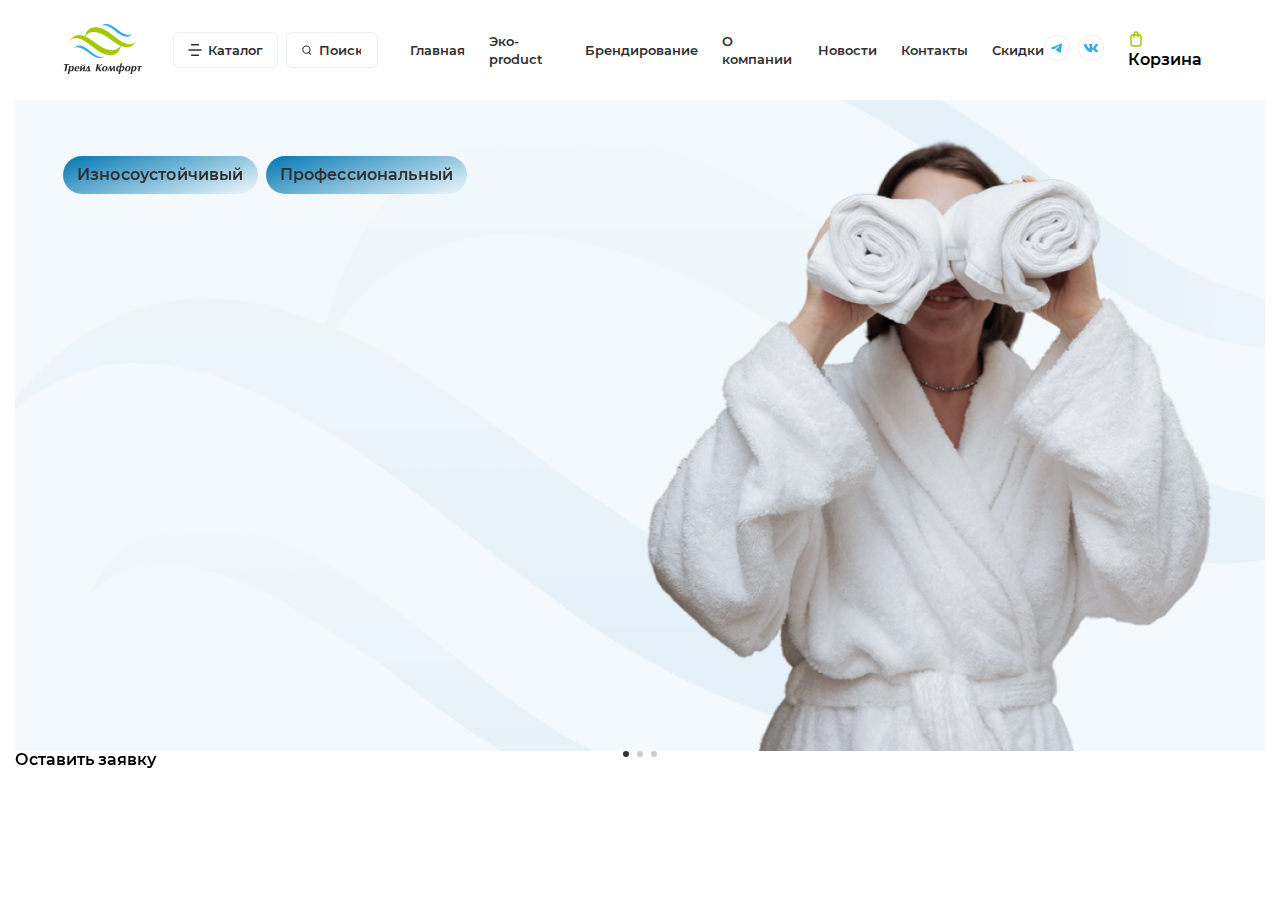
==== index.html @ 017298aa "fourth-commit" ====
<!DOCTYPE html>
<html lang="en">
<head>
    <meta charset="UTF-8">
    <meta name="viewport" content="width=device-width, initial-scale=1.0">
    <link rel="stylesheet" href="css/normalize.css">
    <link rel="stylesheet" href="https://cdn.jsdelivr.net/npm/swiper@11/swiper-bundle.min.css"/>
    <link rel="stylesheet" href="css/style.css">
    <title>Trade-comfort</title>
    <link rel="icon" href="favicon.ico" type="image/x-icon">
</head>
<body class="page__body">
    <div class="container">
        <header class="header">
            <div class="header-left">
                <div class="logo">
                    <img src="img/main-logo.svg" alt="">
                </div>
                <button class="catalog-btn btn-reset">
                    <svg width="16" height="14" viewBox="0 0 16 14" fill="none" xmlns="http://www.w3.org/2000/svg">
                        <path d="M1 7H15" stroke="#303030" stroke-width="1.5" stroke-linecap="round" />
                        <path d="M4 1H12" stroke="#303030" stroke-width="1.5" stroke-linecap="round" />
                        <path d="M4 13H12" stroke="#303030" stroke-width="1.5" stroke-linecap="round" />
                    </svg>
                    <span>Каталог</span>
                </button>
                <div class="search-form">
                    <svg width="17" height="16" viewBox="0 0 17 16" fill="none" xmlns="http://www.w3.org/2000/svg">
                        <circle cx="7.5" cy="7.5" r="5" stroke="#303030" stroke-width="1.5" />
                        <path d="M12.9697 14.5303C13.2626 14.8232 13.7374 14.8232 14.0303 14.5303C14.3232 14.2374 14.3232 13.7626 14.0303 13.4697L12.9697 14.5303ZM9.96967 11.5303L12.9697 14.5303L14.0303 13.4697L11.0303 10.4697L9.96967 11.5303Z" fill="#303030" />
                    </svg>
                    <input type="text" id="search-query" placeholder="Поиск" />
                </div>
                <div class="header__nav">
                    <nav class="nav">
                        <div class="nav-item">
                            <a href="">Главная</a>
                        </div>
                        <div class="nav-item">
                            <a href="">Эко-product</a>
                        </div>
                        <div class="nav-item">
                            <a href="">Брендирование</a>
                        </div>
                        <div class="nav-item">
                            <a href="">О компании</a>
                        </div>
                        <div class="nav-item">
                            <a href="">Новости</a>
                        </div>
                        <div class="nav-item">
                            <a href="">Контакты</a>
                        </div>
                        <div class="nav-item">
                            <a href="">Скидки</a>
                        </div>
                    </nav>
                </div>
            </div>
            <div class="header-right">
                <div class="social-networks">
                    <a href="">
                        <svg width="26" height="26" viewBox="0 0 26 26" fill="none" xmlns="http://www.w3.org/2000/svg">
                            <rect x="0.5" y="0.5" width="25" height="25" rx="11.4216" stroke="#EAEFF2" />
                            <path d="M7.67684 12.5749C7.67684 12.5749 12.5596 10.5183 14.253 9.79419C14.9021 9.50455 17.1036 8.57764 17.1036 8.57764C17.1036 8.57764 18.1197 8.17214 18.035 9.15695C18.0067 9.56248 17.781 10.9818 17.5552 12.5169C17.2165 14.6894 16.8496 17.0645 16.8496 17.0645C16.8496 17.0645 16.7931 17.7307 16.3133 17.8466C15.8335 17.9624 15.0432 17.4411 14.9022 17.3252C14.7892 17.2383 12.7854 15.9349 12.0515 15.2976C11.854 15.1238 11.6282 14.7763 12.0797 14.3707C13.0958 13.4149 14.3094 12.2273 15.0432 11.4742C15.3819 11.1266 15.7206 10.3156 14.3094 11.3004C12.3056 12.7197 10.3299 14.0521 10.3299 14.0521C10.3299 14.0521 9.87829 14.3417 9.03159 14.0811C8.18484 13.8204 7.19701 13.4728 7.19701 13.4728C7.19701 13.4728 6.51968 13.0383 7.67684 12.5749Z" fill="#37ABE4" />
                        </svg>
                    </a>
                    <a href="">
                        <svg width="26" height="26" viewBox="0 0 26 26" fill="none" xmlns="http://www.w3.org/2000/svg">
                            <rect x="0.5" y="0.5" width="25" height="25" rx="11.4218" stroke="#EAEFF2" />
                            <path fill-rule="evenodd" clip-rule="evenodd" d="M20.0026 9.54442C20.104 9.22715 20.0026 8.99402 19.5199 8.99402H17.9237C17.5178 8.99402 17.3307 9.19541 17.2293 9.41749C17.2293 9.41749 16.4175 11.2735 15.2676 12.4791C14.8956 12.8281 14.7265 12.9391 14.5236 12.9391C14.4221 12.9391 14.2752 12.8281 14.2752 12.5108V9.54442C14.2752 9.1637 14.1575 8.99402 13.8192 8.99402H11.3109C11.0573 8.99402 10.9048 9.17073 10.9048 9.33819C10.9048 9.69911 11.4797 9.78234 11.539 10.7976V13.0026C11.539 13.486 11.4459 13.5737 11.243 13.5737C10.7018 13.5737 9.38557 11.7094 8.60491 9.57614C8.45192 9.16151 8.29847 8.99402 7.89053 8.99402H6.29434C5.83829 8.99402 5.74707 9.19541 5.74707 9.41749C5.74707 9.81408 6.28821 11.7811 8.26672 14.3827C9.58572 16.1593 11.4441 17.1224 13.1351 17.1224C14.1498 17.1224 14.2753 16.9085 14.2753 16.54V15.1972C14.2753 14.7694 14.3714 14.6841 14.6927 14.6841C14.9294 14.6841 15.3353 14.7951 16.2823 15.6517C17.3645 16.6669 17.543 17.1224 18.1517 17.1224H19.7479C20.204 17.1224 20.432 16.9085 20.3004 16.4863C20.1565 16.0656 19.6398 15.4552 18.9541 14.7316C18.5821 14.3192 18.0241 13.8751 17.8549 13.6529C17.6182 13.3674 17.6858 13.2405 17.8549 12.9867C17.8549 12.9867 19.7997 10.4169 20.0026 9.54442Z" fill="#37ABE4" />
                        </svg>
                    </a>
                </div>
                <div class="basket">
                    <a href="">
                        <svg width="16" height="16" viewBox="0 0 16 16" fill="none" xmlns="http://www.w3.org/2000/svg">
                            <rect x="3" y="4" width="10" height="11" rx="2" stroke="#A2CA00" stroke-width="1.5" stroke-linecap="round" />
                            <path d="M10 6V3C10 1.89543 9.10457 1 8 1V1C6.89543 1 6 1.89543 6 3V6" stroke="#A2CA00" stroke-width="1.5" stroke-linecap="round" />
                        </svg>
                        <span>Корзина</span></a>
                </div>
            </div>
        </header>
        <section class="banners">
            <div class="swiper swiper-banners">
                <div class="swiper-wrapper">
                    <div class="swiper-slide">
                        <img src="img/banner-1.png" alt="">
                        <div class="product-attributes">
                            <div class="attribute">Износоустойчивый</div>
                            <div class="attribute">Профессиональный</div>
                        </div>
                        <button class="feedback-btn btn-reset">Оставить заявку</button>
                    </div>
                    <div class="swiper-slide">
                        <img src="img/banner-2.png" alt="">
                        <button class="feedback-btn btn-reset">Оставить заявку</button>
                    </div>
                    <div class="swiper-slide">
                        <img src="img/banner-3.png" alt="">
                        <div class="product-attributes">
                            <div class="attribute">Многогранный</div>
                            <div class="attribute">Ягодный</div>
                            <div class="attribute">Изысканный</div>
                        </div>
                        <button class="feedback-btn btn-reset">Оставить заявку</button>
                    </div>
                </div> 
                <div class="swiper-pagination"></div>   
            </div>
        </section>
    </div>
    <script src="https://cdn.jsdelivr.net/npm/swiper@11/swiper-bundle.min.js"></script>
    <script src="script.js"></script>
</body>
</html>
---- css/style.css ----
html {
    box-sizing: border-box;
}

  *,
  *::before,
  *::after {
    box-sizing: inherit;
}

a {
    color: inherit;
    text-decoration: none;
}

img {
    display: block;
    max-width: 100%;
    height: auto;
}

input:focus, 
textarea:focus {
    outline: transparent;
}

@font-face {
    font-family: 'Montserrat-Bold';
    src: url("/fonts/Montserrat-Bold.woff2") format('woff2');
    font-display: swap;
    font-weight: 700;
    font-style: normal;
}

@font-face {
    font-family: 'Montserrat-SemiBold';
    src: url("/fonts/Montserrat-SemiBold.woff2") format('woff2');
    font-display: swap;
    font-weight: 600;
    font-style: normal;
}

@font-face {
    font-family: 'Montserrat-Medium';
    src: url("/fonts/Montserrat-Medium.woff2") format('woff2');
    font-display: swap;
    font-weight: 500;
    font-style: normal;
}

@font-face {
    font-family: 'Manrope-Bold';
    src: url("/fonts/Manrope-Bold.woff2") format('woff2');
    font-display: swap;
    font-weight: 700;
    font-style: normal;
}

@font-face {
    font-family: 'Manrope-Semibold';
    src: url("/fonts/Manrope-Semibold.woff2") format('woff2');
    font-display: swap;
    font-weight: 600;
    font-style: normal;
}

@font-face {
    font-family: 'Manrope-Medium';
    src: url("/fonts/Manrope-Medium.woff2") format('woff2');
    font-display: swap;
    font-weight: 500;
    font-style: normal;
}

.page__body {
    margin: 0;
    min-width: 360px;
    font-family: var(--font-family);
    background-color: var(--bg);
}

:root {
    --font-family: "Montserrat-SemiBold", sans-serif;
    --second-family: "Montserrat-Bold'", sans-serif;
    --third-family: "Montserrat-Medium'", sans-serif;
    --fourth-family: "Manrope-Bold", sans-serif;
    --fifth-family: "Manrope-Semibold", sans-serif;
    --six-family: "Manrope-Medium", sans-serif;

    --container-width: 1440px; 
    --container-offset: 15px;
}

.list-reset{
    margin: 0;
    padding: 0;
    list-style: none;
}

.btn-reset{
    border: none;
    padding: 0;
    background: transparent;
    cursor: pointer;
}

.container{
    margin: 0 auto;
    padding: 0 var(--container-offset);
    max-width: calc(var(--container-width) + (var(--container-offset) * 2));
}

.header{
    display: flex;
    justify-content: space-between;
    padding: 24px 48px;
}

.header .header-left{
    display: flex;
    align-items: center;
}

.header-left .logo{
    width: 83px;
    height: 52px;
}

.header-left .catalog-btn{
    display: flex;
    gap: 6px;
    align-items: center;
    border: 1px solid #eaeff2;
    border-radius: 6px;
    padding: 14px;
    width: 105px;
    height: 36px;
    font-family: var(--font-family);
    font-weight: 600;
    font-size: 13px;
    color: #303030;
    margin-left: 29.9px;
}

.header-left .search-form{
    display: flex;
    gap: 4px;
    align-items: center;
    border: 1px solid #eaeff2;
    border-radius: 6px;
    padding: 14px;
    width: 94px;
    height: 36px;
    margin-left: 8.5px;
}

.search-form input{
    border: none;
    width: 100%;
    line-height: 100%;
    font-family: var(--font-family);
    font-size: 13px;
    color: #303030;
}

.search-form input::placeholder{
    font-family: var(--font-family);
    font-size: 13px;
    color: #303030;
}

.header-left .header__nav{
    margin-left: 32.5px;
}

.header__nav .nav{
    display: flex;
    align-items: center;
    gap: 24px;
}

.header__nav .nav .nav-item a{
    font-family: var(--font-family);
    font-size: 13px;
    color: #303030;
}

.header .header-right{
    display: flex;
    align-items: center;
    gap: 24px;
}

.header-right .social-networks{
    display: flex;
    gap: 8px;
}

.swiper-banners .swiper-pagination-bullet{
    width: var(--swiper-pagination-bullet-width, var(--swiper-pagination-bullet-size, 6px));
    height: var(--swiper-pagination-bullet-height, var(--swiper-pagination-bullet-size, 6px));
}

.swiper-banners .swiper-pagination-bullet-active{
    opacity:unset;
    background: #303030;
}

.swiper-banners .product-attributes{
    position: absolute;
    top: 56px;
    left: 48px;
    display: flex;
    gap: 8px;
}

.product-attributes .attribute{
    border-radius: 53px;
    padding: 10px 14px;
    background: linear-gradient(162deg, rgba(0,119,178,1) 0%, rgba(0,119,178,0) 100%);
    font-family: var(--font-family);    
    font-size: 16px;
    letter-spacing: 0.01em;
    color: #303030; 
}
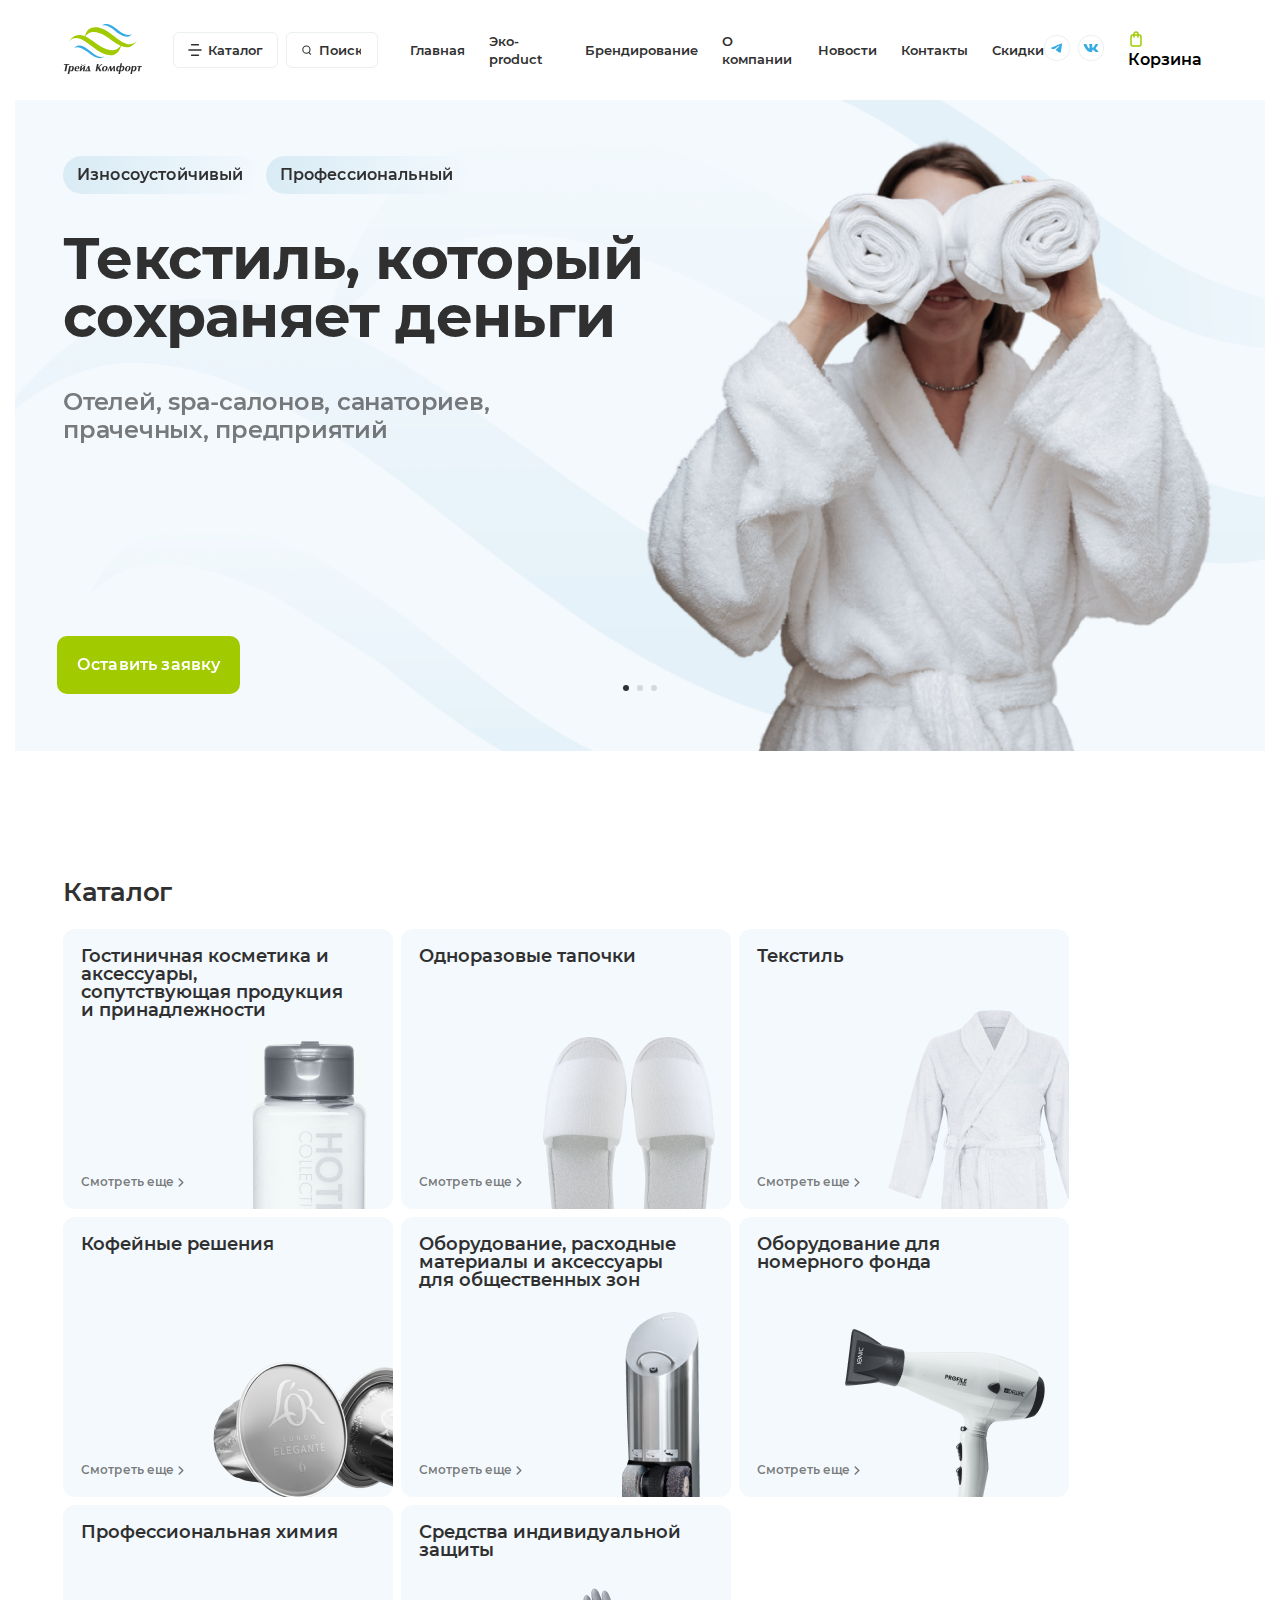
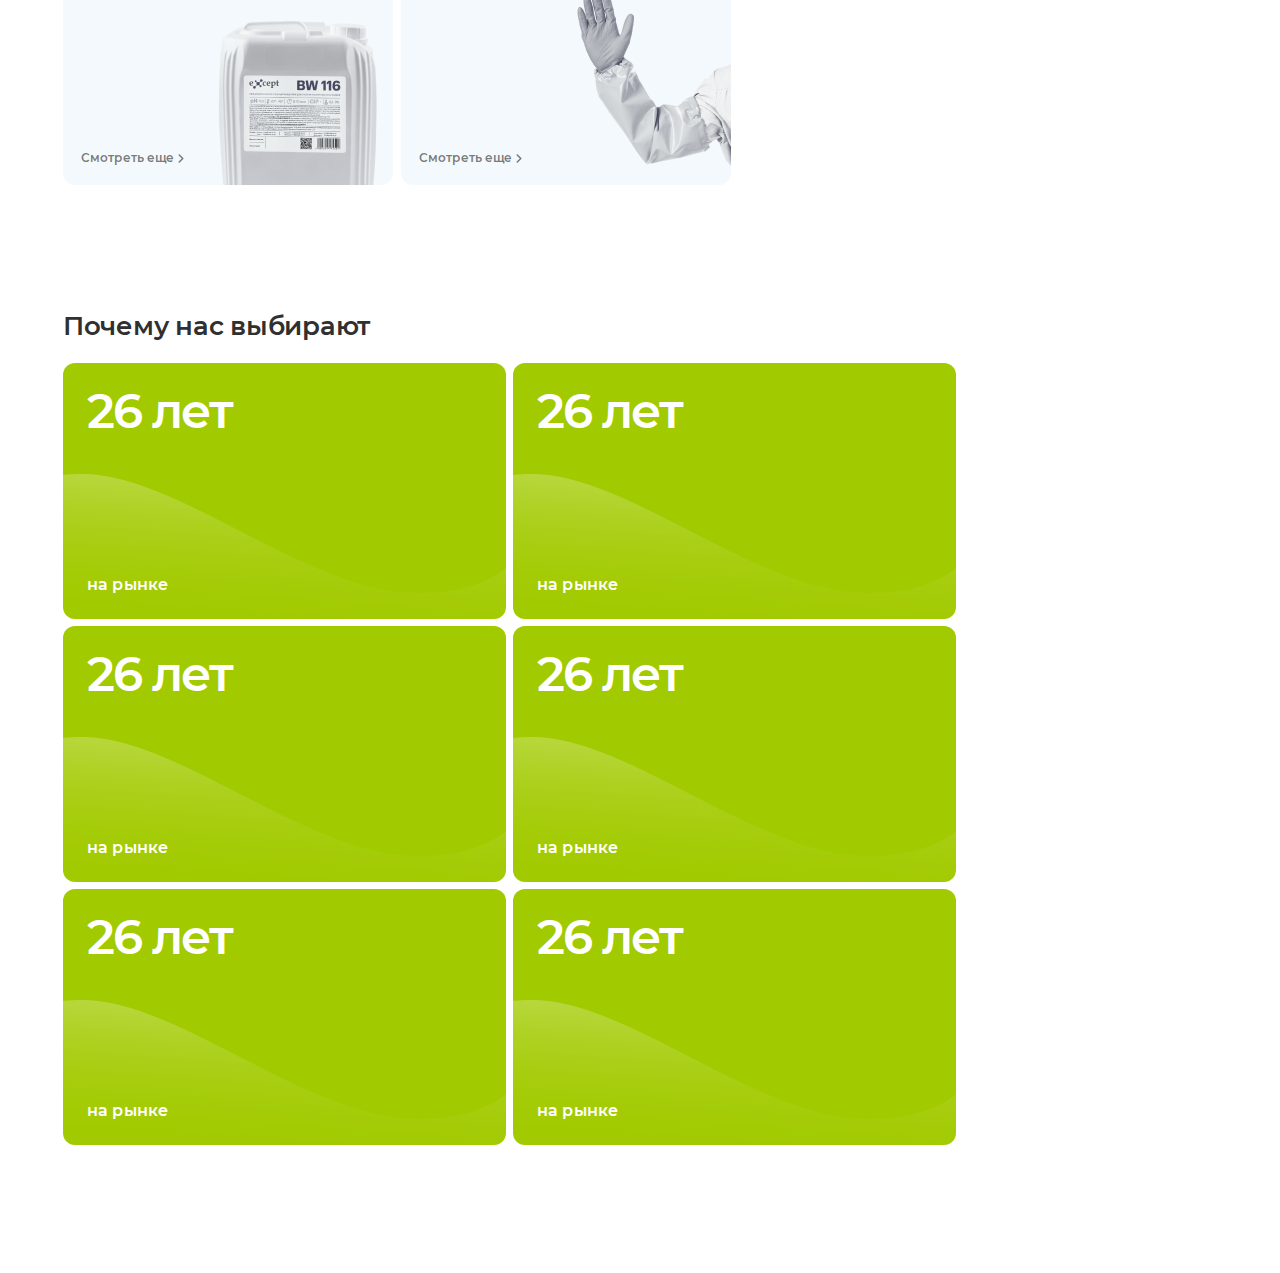
==== commit d10fe5ca: "fifth-commit" ====
--- a/index.html
+++ b/index.html
@@ -91,27 +91,187 @@
                             <div class="attribute">Износоустойчивый</div>
                             <div class="attribute">Профессиональный</div>
                         </div>
+                        <div class="banner-title__wrapper">
+                            <div class="banner-title">
+                                Текстиль, который сохраняет деньги
+                            </div>
+                            <div class="banner-subtitle">
+                                Отелей, spa-салонов, санаториев, прачечных, предприятий
+                            </div>
+                        </div>
                         <button class="feedback-btn btn-reset">Оставить заявку</button>
                     </div>
-                    <div class="swiper-slide">
+                    <div class="swiper-slide light">
                         <img src="img/banner-2.png" alt="">
+                        <div class="banner-title__wrapper">
+                            <div class="banner-title">
+                                Экологичная упаковка из переработанного пластика
+                            </div>
+                            <div class="banner-subtitle">
+                                Гостиничная косметика
+                            </div>
+                        </div>
                         <button class="feedback-btn btn-reset">Оставить заявку</button>
                     </div>
-                    <div class="swiper-slide">
+                    <div class="swiper-slide light">
                         <img src="img/banner-3.png" alt="">
                         <div class="product-attributes">
                             <div class="attribute">Многогранный</div>
                             <div class="attribute">Ягодный</div>
                             <div class="attribute">Изысканный</div>
                         </div>
+                        <div class="banner-title__wrapper">
+                            <div class="banner-title">
+                                Классика, которой безусловно доверяют
+                            </div>
+                        </div>
                         <button class="feedback-btn btn-reset">Оставить заявку</button>
                     </div>
                 </div> 
                 <div class="swiper-pagination"></div>   
+            </div>
+        </section>
+        <section class="main-catalog">
+            <div class="main-catalog__title">Каталог</div>
+            <div class="product-items">
+                <div class="product-item">
+                    <div class="product-title">
+                        Гостиничная косметика и аксессуары, сопутствующая продукция и принадлежности
+                    </div>
+                    <img class="bg-img" src="img/cosmetics.png" alt="">
+                    <a class="see-more" href="">Смотреть еще <svg width="6" height="9" viewBox="0 0 6 9" fill="none" xmlns="http://www.w3.org/2000/svg">
+                        <path d="M1.24219 1L4.77772 4.53553L1.24219 8.07107" stroke="#303030" stroke-opacity="0.64" stroke-width="1.5" stroke-linecap="round" stroke-linejoin="round" />
+                      </svg></a>
+                </div>
+                <div class="product-item">
+                    <div class="product-title">
+                        Одноразовые тапочки
+                    </div>
+                    <img class="bg-img" src="img/slippers.png" alt="">
+                    <a class="see-more" href="">Смотреть еще <svg width="6" height="9" viewBox="0 0 6 9" fill="none" xmlns="http://www.w3.org/2000/svg">
+                        <path d="M1.24219 1L4.77772 4.53553L1.24219 8.07107" stroke="#303030" stroke-opacity="0.64" stroke-width="1.5" stroke-linecap="round" stroke-linejoin="round" />
+                      </svg></a>
+                </div>
+                <div class="product-item">
+                    <div class="product-title">
+                        Текстиль
+                    </div>
+                    <img class="bg-img" src="img/textile.png" alt="">
+                    <a class="see-more" href="">Смотреть еще <svg width="6" height="9" viewBox="0 0 6 9" fill="none" xmlns="http://www.w3.org/2000/svg">
+                        <path d="M1.24219 1L4.77772 4.53553L1.24219 8.07107" stroke="#303030" stroke-opacity="0.64" stroke-width="1.5" stroke-linecap="round" stroke-linejoin="round" />
+                      </svg></a>
+                </div>
+                <div class="product-item">
+                    <div class="product-title">
+                        Кофейные решения
+                    </div>
+                    <img class="bg-img" src="img/coffee.png" alt="">
+                    <a class="see-more" href="">Смотреть еще <svg width="6" height="9" viewBox="0 0 6 9" fill="none" xmlns="http://www.w3.org/2000/svg">
+                        <path d="M1.24219 1L4.77772 4.53553L1.24219 8.07107" stroke="#303030" stroke-opacity="0.64" stroke-width="1.5" stroke-linecap="round" stroke-linejoin="round" />
+                      </svg></a>
+                </div>
+                <div class="product-item">
+                    <div class="product-title">
+                        Оборудование, расходные материалы и аксессуары для общественных зон
+                    </div>
+                    <img class="bg-img" src="img/equipment.png" alt="">
+                    <a class="see-more" href="">Смотреть еще <svg width="6" height="9" viewBox="0 0 6 9" fill="none" xmlns="http://www.w3.org/2000/svg">
+                        <path d="M1.24219 1L4.77772 4.53553L1.24219 8.07107" stroke="#303030" stroke-opacity="0.64" stroke-width="1.5" stroke-linecap="round" stroke-linejoin="round" />
+                      </svg></a>
+                </div>
+                <div class="product-item">
+                    <div class="product-title">
+                        Оборудование для номерного фонда
+                    </div>
+                    <img class="bg-img" src="img/equipment-rooms.png" alt="">
+                    <a class="see-more" href="">Смотреть еще <svg width="6" height="9" viewBox="0 0 6 9" fill="none" xmlns="http://www.w3.org/2000/svg">
+                        <path d="M1.24219 1L4.77772 4.53553L1.24219 8.07107" stroke="#303030" stroke-opacity="0.64" stroke-width="1.5" stroke-linecap="round" stroke-linejoin="round" />
+                      </svg></a>
+                </div>
+                <div class="product-item">
+                    <div class="product-title">
+                        Профессиональная химия
+                    </div>
+                    <img class="bg-img" src="img/chemistry.png" alt="">
+                    <a class="see-more" href="">Смотреть еще <svg width="6" height="9" viewBox="0 0 6 9" fill="none" xmlns="http://www.w3.org/2000/svg">
+                        <path d="M1.24219 1L4.77772 4.53553L1.24219 8.07107" stroke="#303030" stroke-opacity="0.64" stroke-width="1.5" stroke-linecap="round" stroke-linejoin="round" />
+                      </svg></a>
+                </div>
+                <div class="product-item">
+                    <div class="product-title">
+                        Средства индивидуальной защиты
+                    </div>
+                    <img class="bg-img" src="img/protective-equipment.png" alt="">
+                    <a class="see-more" href="">Смотреть еще <svg width="6" height="9" viewBox="0 0 6 9" fill="none" xmlns="http://www.w3.org/2000/svg">
+                        <path d="M1.24219 1L4.77772 4.53553L1.24219 8.07107" stroke="#303030" stroke-opacity="0.64" stroke-width="1.5" stroke-linecap="round" stroke-linejoin="round" />
+                      </svg></a>
+                </div>
+            </div>
+        </section>
+        <section class="why-choose">
+            <div class="why-choose__title">
+                Почему нас выбирают
+            </div>
+            <div class="advantages-items">
+                <div class="advantages-item">
+                    <img class="bg-advantages" src="img/bg-advantages.png" alt="">
+                    <div class="advantages-item__title">
+                        26 лет
+                    </div>
+                    <div class="advantages-item__subtitle">
+                        на рынке
+                    </div>
+                </div>
+                <div class="advantages-item">
+                    <img class="bg-advantages" src="img/bg-advantages.png" alt="">
+                    <div class="advantages-item__title">
+                        26 лет
+                    </div>
+                    <div class="advantages-item__subtitle">
+                        на рынке
+                    </div>
+                </div>
+                <div class="advantages-item">
+                    <img class="bg-advantages" src="img/bg-advantages.png" alt="">
+                    <div class="advantages-item__title">
+                        26 лет
+                    </div>
+                    <div class="advantages-item__subtitle">
+                        на рынке
+                    </div>
+                </div>
+                <div class="advantages-item">
+                    <img class="bg-advantages" src="img/bg-advantages.png" alt="">
+                    <div class="advantages-item__title">
+                        26 лет
+                    </div>
+                    <div class="advantages-item__subtitle">
+                        на рынке
+                    </div>
+                </div>
+                <div class="advantages-item">
+                    <img class="bg-advantages" src="img/bg-advantages.png" alt="">
+                    <div class="advantages-item__title">
+                        26 лет
+                    </div>
+                    <div class="advantages-item__subtitle">
+                        на рынке
+                    </div>
+                </div>
+                <div class="advantages-item">
+                    <img class="bg-advantages" src="img/bg-advantages.png" alt="">
+                    <div class="advantages-item__title">
+                        26 лет
+                    </div>
+                    <div class="advantages-item__subtitle">
+                        на рынке
+                    </div>
+                </div>
             </div>
         </section>
     </div>
     <script src="https://cdn.jsdelivr.net/npm/swiper@11/swiper-bundle.min.js"></script>
-    <script src="script.js"></script>
+    <script src="/js/jquery.min.js"></script>
+    <script src="/js/script.js"></script>
 </body>
 </html>--- a/css/style.css
+++ b/css/style.css
@@ -80,12 +80,12 @@
 }
 
 :root {
-    --font-family: "Montserrat-SemiBold", sans-serif;
-    --second-family: "Montserrat-Bold'", sans-serif;
-    --third-family: "Montserrat-Medium'", sans-serif;
-    --fourth-family: "Manrope-Bold", sans-serif;
-    --fifth-family: "Manrope-Semibold", sans-serif;
-    --six-family: "Manrope-Medium", sans-serif;
+    --font-family: "Montserrat-SemiBold";
+    --second-family: "Montserrat-Bold";
+    --third-family: "Montserrat-Medium";
+    --fourth-family: "Manrope-Bold";
+    --fifth-family: "Manrope-Semibold";
+    --six-family: "Manrope-Medium";
 
     --container-width: 1440px; 
     --container-offset: 15px;
@@ -201,9 +201,24 @@
     height: var(--swiper-pagination-bullet-height, var(--swiper-pagination-bullet-size, 6px));
 }
 
+.swiper-banners .swiper-pagination-bullet{
+    background: #303030;
+    opacity: 0.16;
+}
+
+.swiper-banners.light .swiper-pagination-bullet{
+    background: #ffffff;
+    opacity: 0.16;
+}
+
 .swiper-banners .swiper-pagination-bullet-active{
     opacity:unset;
     background: #303030;
+}
+
+.swiper-banners.light .swiper-pagination-bullet-active{
+    opacity:unset;
+    background: #ffffff;
 }
 
 .swiper-banners .product-attributes{
@@ -217,9 +232,190 @@
 .product-attributes .attribute{
     border-radius: 53px;
     padding: 10px 14px;
-    background: linear-gradient(162deg, rgba(0,119,178,1) 0%, rgba(0,119,178,0) 100%);
+    background: linear-gradient(105deg, rgb(0 119 178 / 11%) 0%, rgb(0 119 178 / 0%) 100%);
     font-family: var(--font-family);    
     font-size: 16px;
     letter-spacing: 0.01em;
     color: #303030; 
-}+}
+
+.swiper-banners.light .product-attributes .attribute{
+    background: linear-gradient(115deg, rgb(255 255 255 / 38%) 0%, rgb(255 255 255 / 0%) 100%);
+    font-family: var(--fifth-family);    
+    color: #ffffff; 
+}
+
+.swiper-banners .banner-title__wrapper{
+    position: absolute;
+    top: 130px;
+    left: 48px;
+}
+
+.banner-title__wrapper .banner-title{
+    font-family: var(--second-family);
+    font-weight: 700;
+    font-size: 58px;
+    line-height: 100%;
+    letter-spacing: -0.01em;
+    color: #303030;
+    max-width: 711px;
+}
+
+.swiper-banners.light .banner-title__wrapper .banner-title{
+    color: #ffffff;
+}
+
+.banner-title__wrapper .banner-subtitle{
+    font-family: var(--font-family);
+    font-weight: 600;
+    font-size: 24px;
+    letter-spacing: -0.01em;
+    color: rgba(48, 48, 48, 0.64);
+    margin-top: 42px;
+    max-width: 442px;
+}
+
+.swiper-banners.light .banner-title__wrapper .banner-subtitle{
+    color: rgba(255, 255, 255, 0.64);
+    font-family: var(--fifth-family);
+}
+
+.swiper-banners .feedback-btn{
+    position: absolute;
+    bottom: 57px;
+    left: 42px;
+    border-radius: 10px;
+    padding: 20px;
+    background: #a2ca00;
+    font-family: var(--font-family);
+    font-weight: 600;
+    font-size: 16px;
+    letter-spacing: 0.01em;
+    color: #ffffff;
+}
+
+.swiper-banners.light .feedback-btn{
+    background: #ffffff;
+    color: #303030;
+}
+
+.swiper-banners .swiper-pagination-bullets{
+    bottom: var(--swiper-pagination-bottom, 56px);
+}
+
+.main-catalog{
+    margin:128px 48px;
+}
+
+.main-catalog .main-catalog__title{
+    font-family: var(--font-family);
+    font-weight: 600;
+    font-size: 26px;
+    line-height: 100%;
+    letter-spacing: -0.01em;
+    color: #303030;
+}
+
+.main-catalog .product-items{
+   display: flex;
+   gap: 8px;
+   flex-wrap: wrap;
+   margin-top: 24px;
+}
+
+.product-items .product-item{
+    position: relative;
+    display: flex;
+    flex-direction: column;
+    justify-content: space-between;
+    border-radius: 12px;
+    background: #f3f9fd;
+    max-width: 330px;
+    width: 100%;
+    min-height: 280px;
+    padding: 18px 18px 20px;
+ }
+
+ .product-item .product-title{
+    font-family: var(--font-family);
+    font-weight: 600;
+    font-size: 18px;
+    line-height: 100%;
+    color: #303030;
+    max-width: 262px;
+ }
+
+ .product-item .see-more{
+    display: flex;
+    gap: 4px;
+    align-items: center;
+    font-family: var(--font-family);
+    font-weight: 600;
+    font-size: 12px;
+    letter-spacing: 0.01em;
+    color: rgba(48, 48, 48, 0.64);
+ }
+
+ .product-item .bg-img{
+    position: absolute;
+    bottom: 0;
+    right: 0;
+ }
+
+ .why-choose{
+    margin:128px 48px;
+}
+
+ .why-choose .why-choose__title{
+    font-family: var(--font-family);
+    font-weight: 600;
+    font-size: 26px;
+    line-height: 100%;
+    letter-spacing: -0.01em;
+    color: #303030;
+ }
+
+ .why-choose .advantages-items{
+    display: flex;
+    gap: 7px;
+    flex-wrap: wrap;
+    margin-top: 24px;
+ }
+
+ .why-choose .advantages-item{
+    position: relative;
+    overflow: hidden;
+    border-radius: 12px;
+    max-width: 443px;
+    width: 100%;
+    min-height: 256px;
+ }
+
+ .advantages-item .bg-advantages{
+    width: 100%;
+    height: 100%;
+    object-fit: cover;
+ }
+
+ .advantages-item .advantages-item__title{
+   position: absolute;
+   top: 24px;
+   left: 24px;
+   max-width: 350px;
+   font-size: 48px;
+   line-height: 100%;
+   letter-spacing: -0.04em;
+   color: #ffffff;
+ }
+
+ .advantages-item .advantages-item__subtitle{
+    position: absolute;
+    bottom: 25px;
+    left: 24px;
+    max-width: 350px;
+    font-size: 16px;
+    letter-spacing: 0.01em;
+    color: #ffffff
+  }
+
+
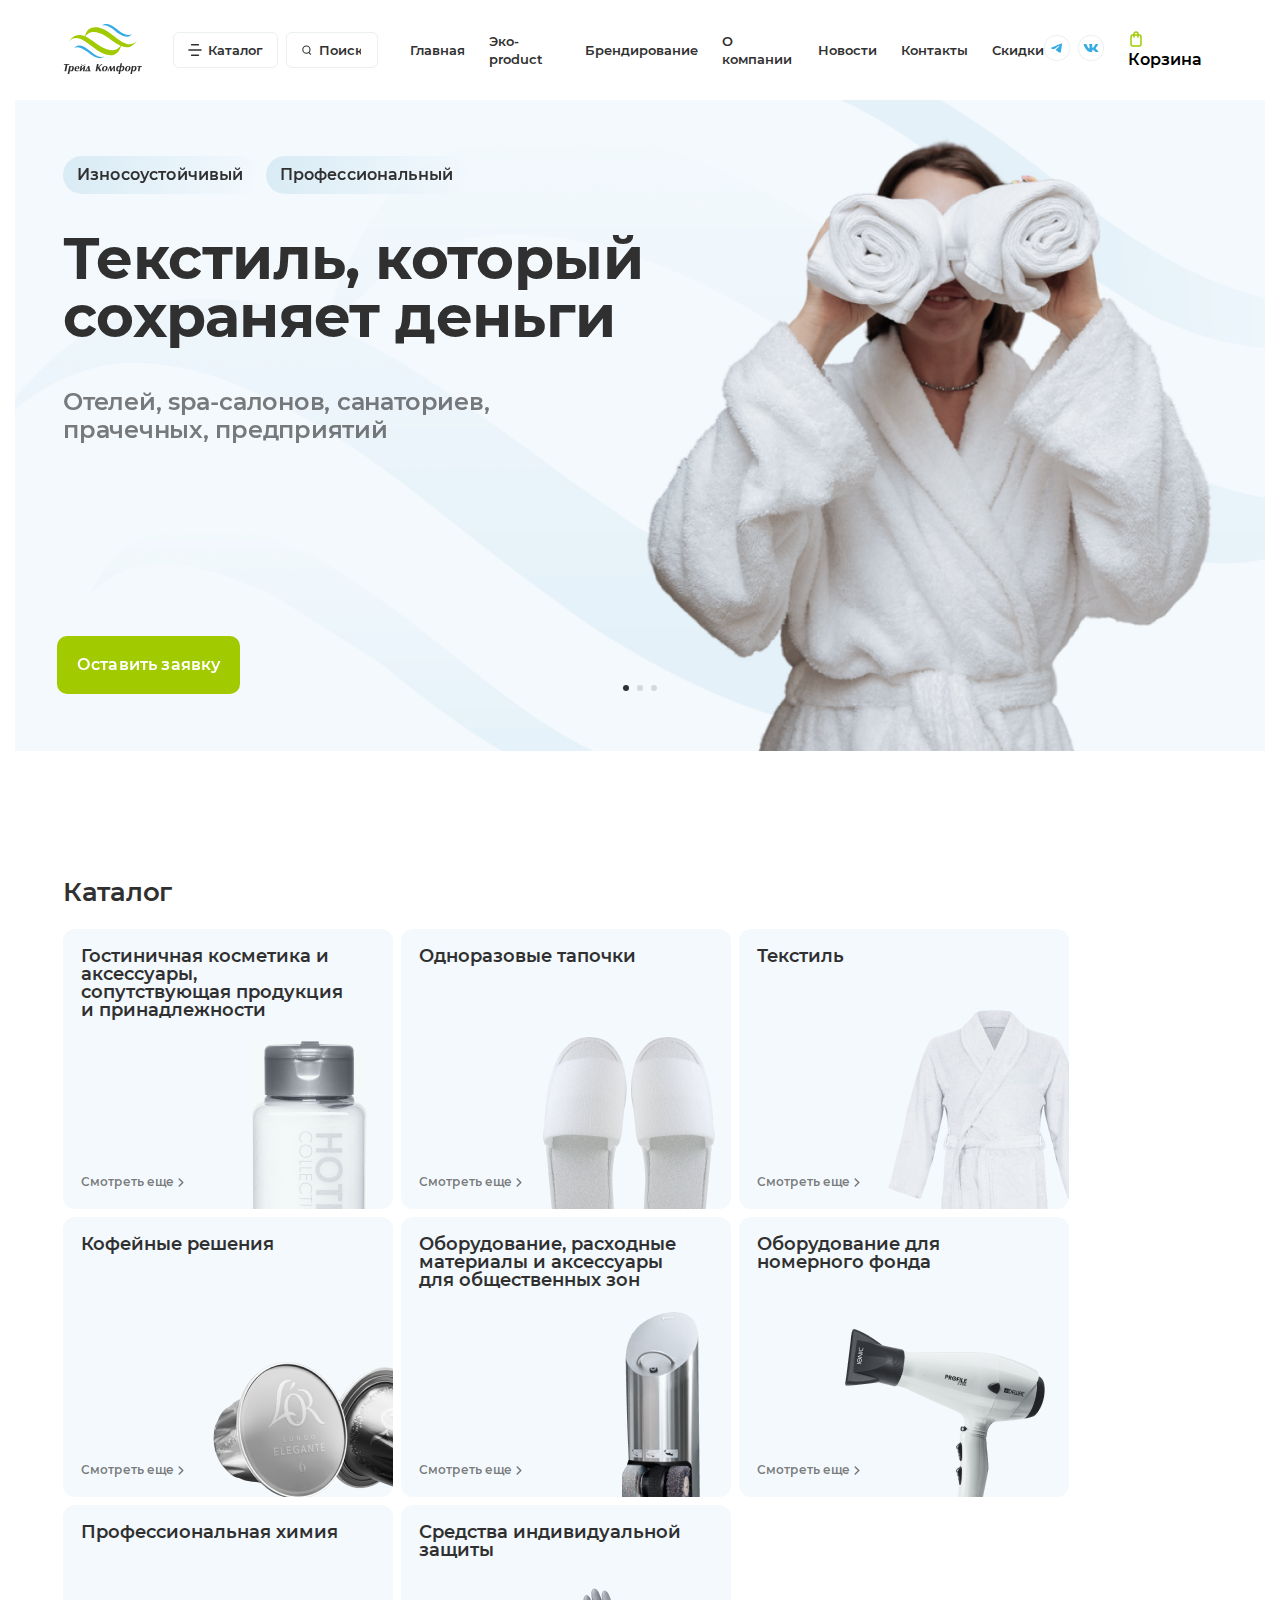
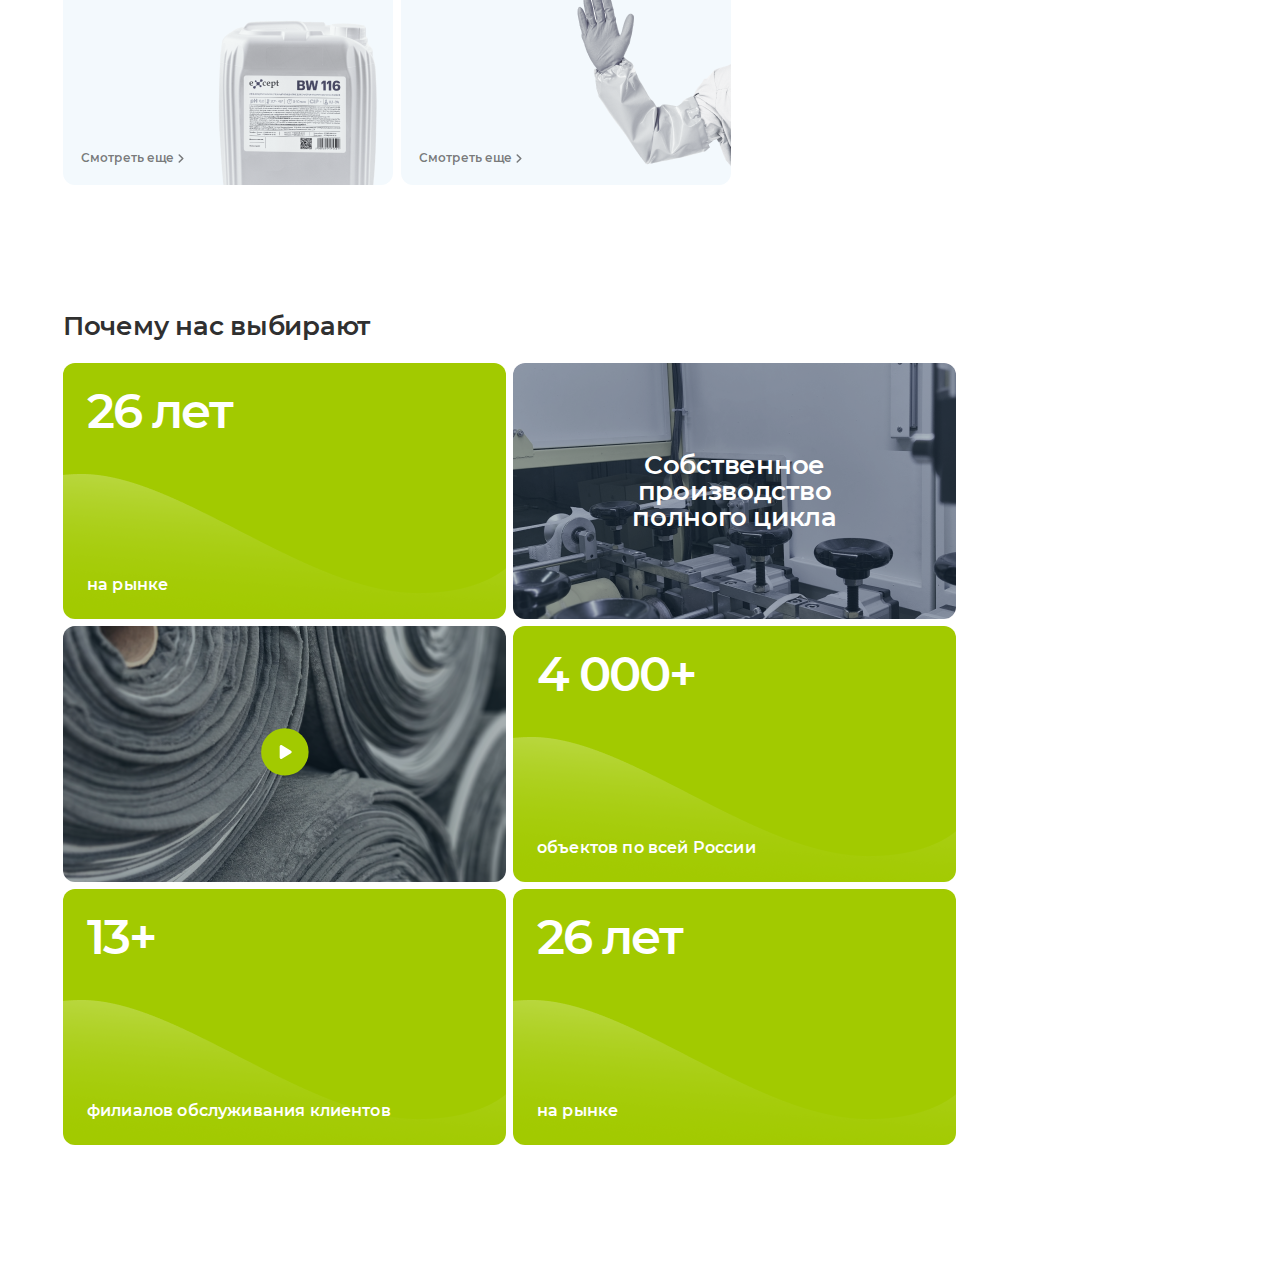
==== commit 2858e2ea: "six-commit" ====
--- a/index.html
+++ b/index.html
@@ -223,39 +223,38 @@
                     </div>
                 </div>
                 <div class="advantages-item">
-                    <img class="bg-advantages" src="img/bg-advantages.png" alt="">
-                    <div class="advantages-item__title">
-                        26 лет
-                    </div>
-                    <div class="advantages-item__subtitle">
-                        на рынке
-                    </div>
-                </div>
-                <div class="advantages-item">
-                    <img class="bg-advantages" src="img/bg-advantages.png" alt="">
-                    <div class="advantages-item__title">
-                        26 лет
-                    </div>
-                    <div class="advantages-item__subtitle">
-                        на рынке
-                    </div>
-                </div>
-                <div class="advantages-item">
-                    <img class="bg-advantages" src="img/bg-advantages.png" alt="">
-                    <div class="advantages-item__title">
-                        26 лет
-                    </div>
-                    <div class="advantages-item__subtitle">
-                        на рынке
-                    </div>
-                </div>
-                <div class="advantages-item">
-                    <img class="bg-advantages" src="img/bg-advantages.png" alt="">
-                    <div class="advantages-item__title">
-                        26 лет
-                    </div>
-                    <div class="advantages-item__subtitle">
-                        на рынке
+                    <div class="overlay"></div>
+                    <img class="bg-advantages" src="img/own-production.png" alt="">
+                    <div class="advantage-text">
+                        Cобственное производство полного цикла
+                    </div>
+                </div>
+                <div class="advantages-item">
+                    <video class="video" poster="img/video-poster.png">
+                        <source src="video/random.mp4">
+                        Ваш браузер не поддерживает видео.
+                    </video>
+                    <button class="play-btn btn-reset"><svg width="48" height="48" viewBox="0 0 48 48" fill="none" xmlns="http://www.w3.org/2000/svg">
+                        <circle cx="23.8714" cy="24.1156" r="23.7454" fill="#A2CA00" />
+                        <path d="M29.9613 25.3819C30.9083 24.8033 30.9083 23.4279 29.9613 22.8493L20.9347 17.333C19.9458 16.7286 18.6768 17.4404 18.6768 18.5993V29.6319C18.6768 30.7908 19.9458 31.5026 20.9347 30.8982L29.9613 25.3819Z" fill="white" />
+                      </svg></button>
+                </div>
+                <div class="advantages-item">
+                    <img class="bg-advantages" src="img/bg-advantages.png" alt="">
+                    <div class="advantages-item__title">
+                        4 000+
+                    </div>
+                    <div class="advantages-item__subtitle">
+                        объектов по всей России
+                    </div>
+                </div>
+                <div class="advantages-item">
+                    <img class="bg-advantages" src="img/bg-advantages.png" alt="">
+                    <div class="advantages-item__title">
+                        13﻿+
+                    </div>
+                    <div class="advantages-item__subtitle">
+                        филиалов обслуживания клиентов
                     </div>
                 </div>
                 <div class="advantages-item">
--- a/css/style.css
+++ b/css/style.css
@@ -334,9 +334,9 @@
     width: 100%;
     min-height: 280px;
     padding: 18px 18px 20px;
- }
-
- .product-item .product-title{
+}
+
+.product-item .product-title{
     font-family: var(--font-family);
     font-weight: 600;
     font-size: 18px;
@@ -345,7 +345,7 @@
     max-width: 262px;
  }
 
- .product-item .see-more{
+.product-item .see-more{
     display: flex;
     gap: 4px;
     align-items: center;
@@ -354,19 +354,19 @@
     font-size: 12px;
     letter-spacing: 0.01em;
     color: rgba(48, 48, 48, 0.64);
- }
-
- .product-item .bg-img{
+}
+
+.product-item .bg-img{
     position: absolute;
     bottom: 0;
     right: 0;
- }
-
- .why-choose{
+}
+
+.why-choose{
     margin:128px 48px;
 }
 
- .why-choose .why-choose__title{
+.why-choose .why-choose__title{
     font-family: var(--font-family);
     font-weight: 600;
     font-size: 26px;
@@ -380,7 +380,7 @@
     gap: 7px;
     flex-wrap: wrap;
     margin-top: 24px;
- }
+}
 
  .why-choose .advantages-item{
     position: relative;
@@ -388,16 +388,42 @@
     border-radius: 12px;
     max-width: 443px;
     width: 100%;
-    min-height: 256px;
- }
-
- .advantages-item .bg-advantages{
+    height: 256px;
+}
+
+.advantages-item .overlay {
+    position: absolute;
+    top: 0;
+    left: 0;
+    width: 100%;
+    height: 100%;
+    background: rgba(17, 49, 70, 0.32);
+    border-radius: 12px;
+    z-index: 1;
+}
+
+.advantages-item .bg-advantages{
     width: 100%;
     height: 100%;
     object-fit: cover;
- }
-
- .advantages-item .advantages-item__title{
+}
+
+.advantages-item .advantage-text {
+    position: absolute;
+    top: 50%; 
+    left: 50%;
+    transform: translate(-50%, -50%); 
+    font-family: var(--font-family);
+    font-weight: 600;
+    font-size: 26px;
+    line-height: 100%;
+    text-align: center;
+    letter-spacing: -0.01em;
+    color: #ffffff;
+    z-index: 2;
+} 
+
+.advantages-item .advantages-item__title{
    position: absolute;
    top: 24px;
    left: 24px;
@@ -406,9 +432,9 @@
    line-height: 100%;
    letter-spacing: -0.04em;
    color: #ffffff;
- }
-
- .advantages-item .advantages-item__subtitle{
+}
+
+.advantages-item .advantages-item__subtitle{
     position: absolute;
     bottom: 25px;
     left: 24px;
@@ -416,6 +442,12 @@
     font-size: 16px;
     letter-spacing: 0.01em;
     color: #ffffff
-  }
-
-
+}
+
+.advantages-item .play-btn{
+    position: absolute;
+    top: 50%; 
+    left: 50%;
+    transform: translate(-50%, -50%); 
+}
+
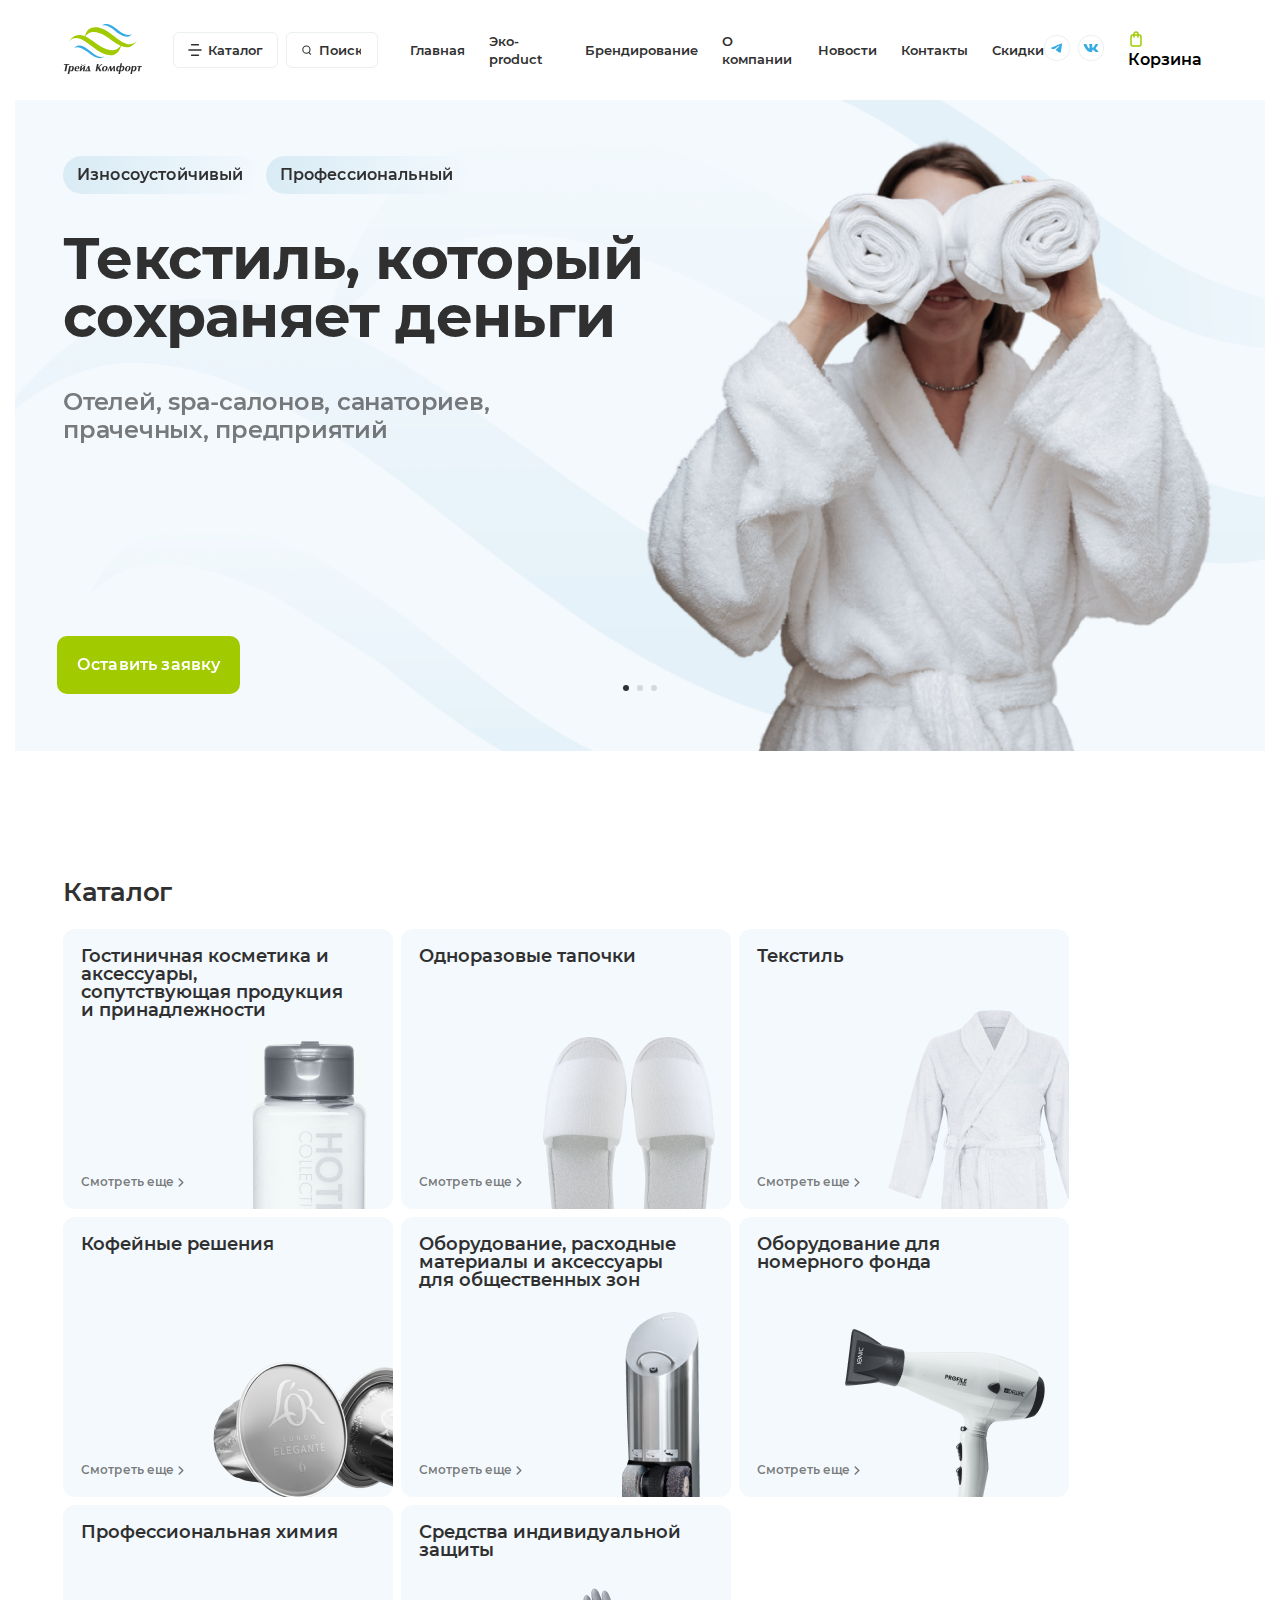
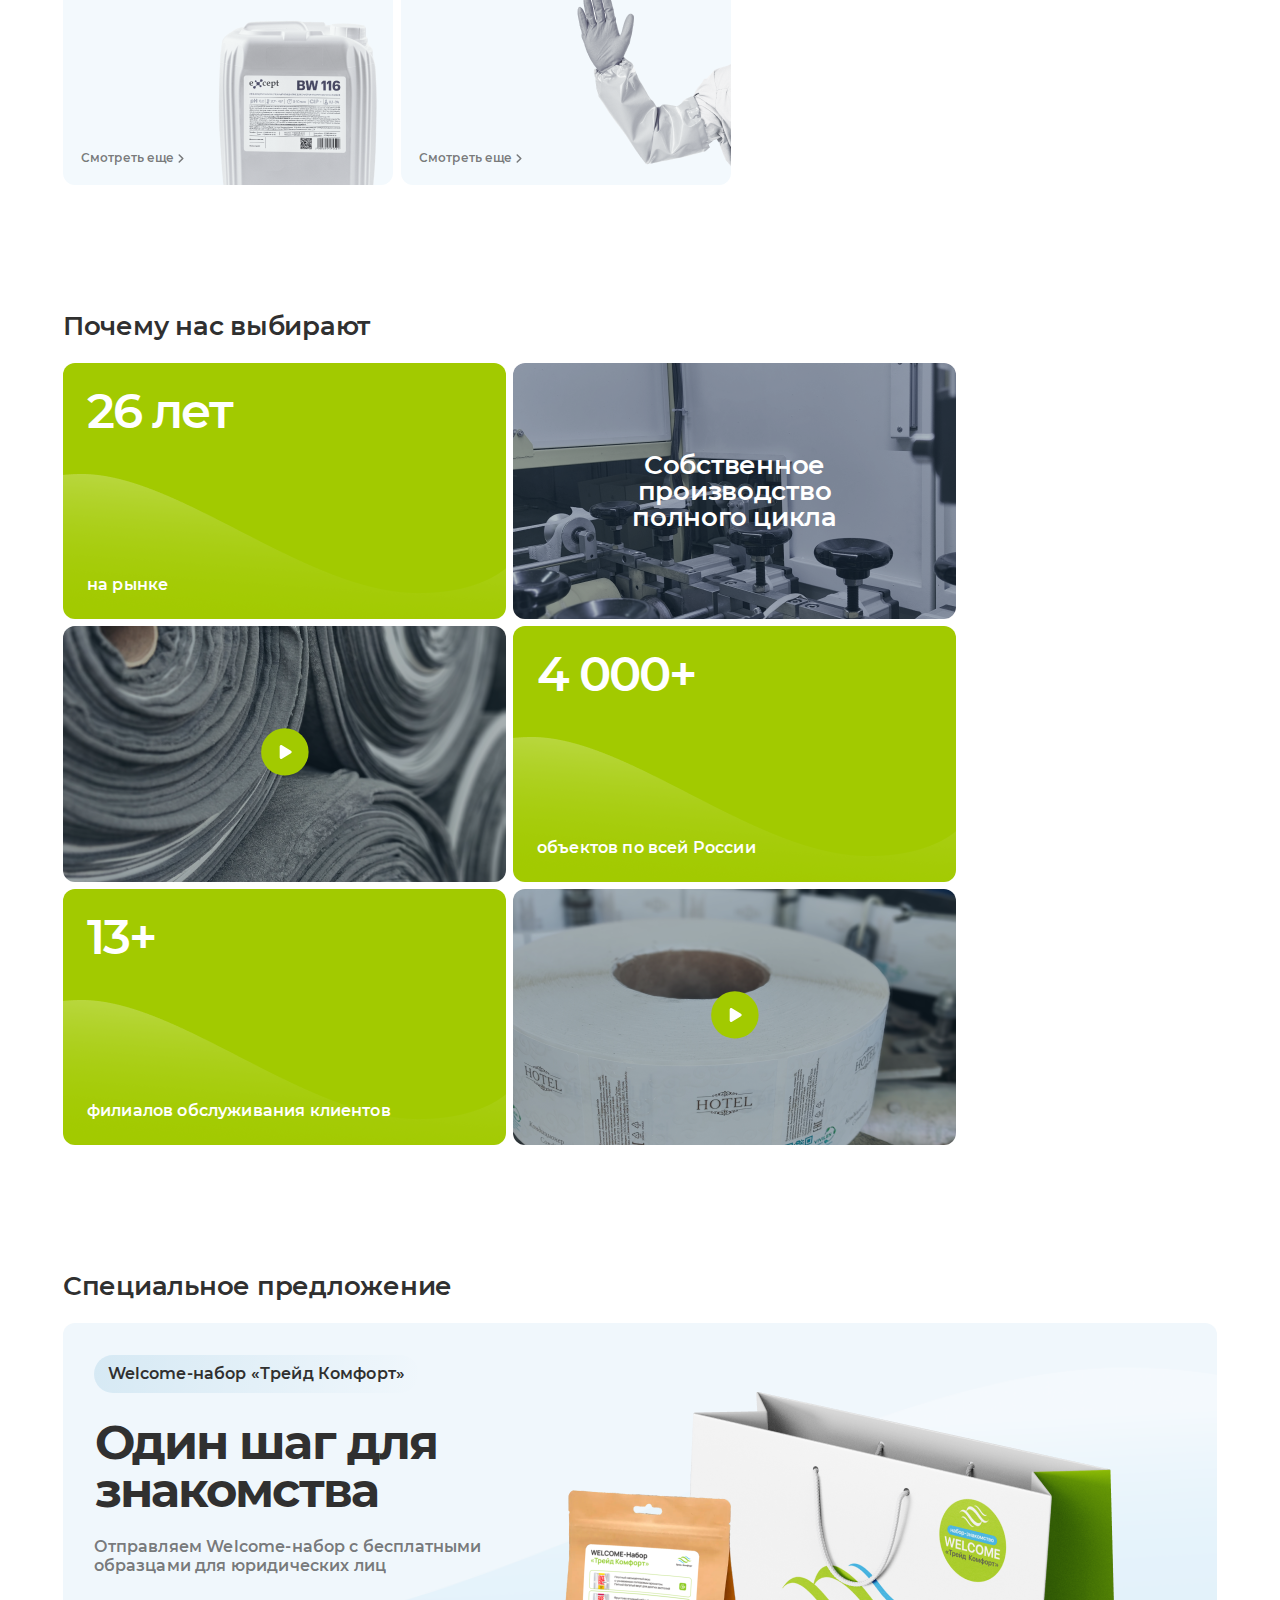
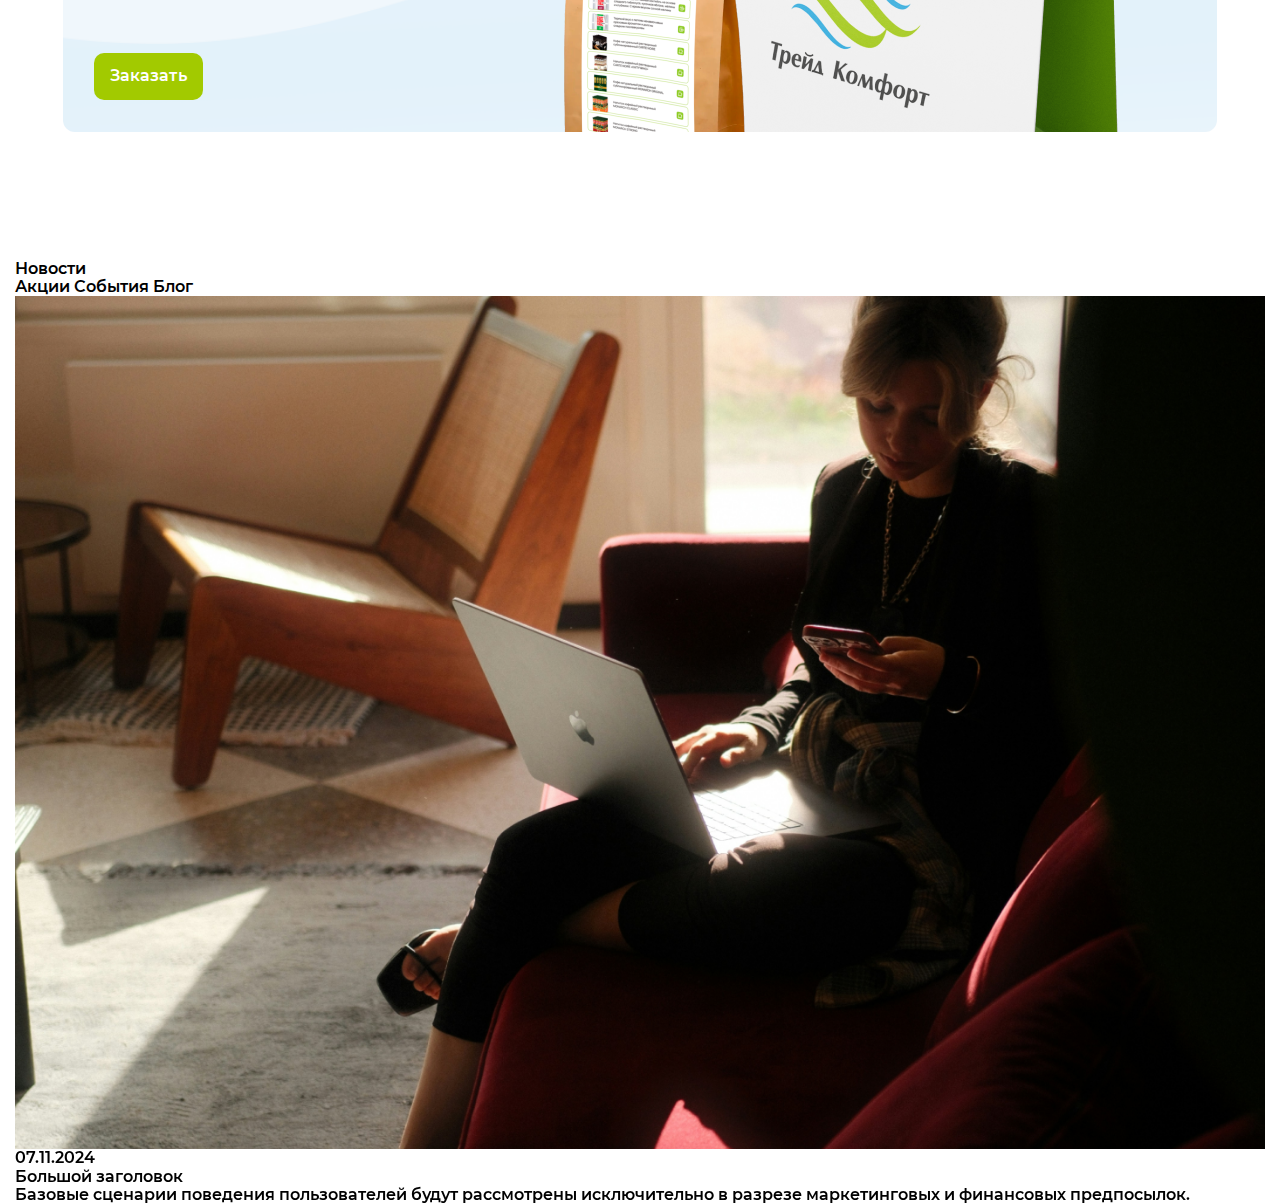
==== commit 56f8acc1: "seven-commit" ====
--- a/index.html
+++ b/index.html
@@ -251,22 +251,112 @@
                 <div class="advantages-item">
                     <img class="bg-advantages" src="img/bg-advantages.png" alt="">
                     <div class="advantages-item__title">
-                        13﻿+
+                        13+
                     </div>
                     <div class="advantages-item__subtitle">
                         филиалов обслуживания клиентов
                     </div>
                 </div>
                 <div class="advantages-item">
-                    <img class="bg-advantages" src="img/bg-advantages.png" alt="">
-                    <div class="advantages-item__title">
-                        26 лет
-                    </div>
-                    <div class="advantages-item__subtitle">
-                        на рынке
-                    </div>
-                </div>
-            </div>
+                    <video class="video" poster="img/video-poster2.png">
+                        <source src="video/random.mp4">
+                        Ваш браузер не поддерживает видео.
+                    </video>
+                    <button class="play-btn btn-reset"><svg width="48" height="48" viewBox="0 0 48 48" fill="none" xmlns="http://www.w3.org/2000/svg">
+                        <circle cx="23.8714" cy="24.1156" r="23.7454" fill="#A2CA00" />
+                        <path d="M29.9613 25.3819C30.9083 24.8033 30.9083 23.4279 29.9613 22.8493L20.9347 17.333C19.9458 16.7286 18.6768 17.4404 18.6768 18.5993V29.6319C18.6768 30.7908 19.9458 31.5026 20.9347 30.8982L29.9613 25.3819Z" fill="white" />
+                      </svg></button>
+                </div>
+            </div>
+        </section>
+        <section class="special-offer">
+            <div class="special-offer__title">Специальное предложение</div>
+            <div class="special-offer__wrapper">
+                <div class="offer-top">Welcome-набор «Трейд Комфорт»</div>
+                <div class="offer-title">Один шаг для знакомства</div>
+                <div class="offer-subtitle">Отправляем Welcome-набор с бесплатными образцами для юридических лиц</div>
+                <button class="feedback-btn btn-reset">Заказать</button>
+                <img src="img/pack.png" alt="">
+            </div>
+        </section>
+        <section class="news">
+            <div class="news-title">Новости</div>
+            <div class="news-tabs">
+                <div class="tab-nav">
+                    <button type="button" class="tab-btn btn-reset tab-btn-active" data-target-id="0">Акции</button>
+                    <button type="button" class="tab-btn btn-reset" data-target-id="1">События</button>
+                    <button type="button" class="tab-btn btn-reset" data-target-id="2">Блог</button>          
+                </div>
+                <div class="tab-content">
+                     <div class="tab-pane tab-pane-show" data-id="0">
+                        <div class="swiper swiper-news">
+                            <div class="swiper-wrapper">
+                                <div class="swiper-slide">
+                                    <div class="news-img">
+                                        <img src="/img/news-img.png" alt="">
+                                    </div>
+                                    <div class="news-date">
+                                        07.11.2024
+                                    </div>
+                                    <div class="news-title">Большой заголовок</div>
+                                    <div class="news-subtitle">Базовые сценарии поведения пользователей будут рассмотрены исключительно в разрезе маркетинговых и финансовых предпосылок.</div>
+                                </div>
+                                <div class="swiper-slide">
+                                    <div class="news-img">
+                                        <img src="/img/news-img.png" alt="">
+                                    </div>
+                                    <div class="news-date">
+                                        07.11.2024
+                                    </div>
+                                    <div class="news-title">Большой заголовок</div>
+                                    <div class="news-subtitle">Базовые сценарии поведения пользователей будут рассмотрены исключительно в разрезе маркетинговых и финансовых предпосылок.</div>
+                                </div>
+                                <div class="swiper-slide">
+                                    <div class="news-img">
+                                        <img src="/img/news-img.png" alt="">
+                                    </div>
+                                    <div class="news-date">
+                                        07.11.2024
+                                    </div>
+                                    <div class="news-title">Большой заголовок</div>
+                                    <div class="news-subtitle">Базовые сценарии поведения пользователей будут рассмотрены исключительно в разрезе маркетинговых и финансовых предпосылок.</div>
+                                </div>
+                                <div class="swiper-slide">
+                                    <div class="news-img">
+                                        <img src="/img/news-img.png" alt="">
+                                    </div>
+                                    <div class="news-date">
+                                        07.11.2024
+                                    </div>
+                                    <div class="news-title">Большой заголовок</div>
+                                    <div class="news-subtitle">Базовые сценарии поведения пользователей будут рассмотрены исключительно в разрезе маркетинговых и финансовых предпосылок.</div>
+                                </div>
+                                <div class="swiper-slide">
+                                    <div class="news-img">
+                                        <img src="/img/news-img.png" alt="">
+                                    </div>
+                                    <div class="news-date">
+                                        07.11.2024
+                                    </div>
+                                    <div class="news-title">Большой заголовок</div>
+                                    <div class="news-subtitle">Базовые сценарии поведения пользователей будут рассмотрены исключительно в разрезе маркетинговых и финансовых предпосылок.</div>
+                                </div>
+                                <div class="swiper-slide">
+                                    <div class="news-img">
+                                        <img src="/img/news-img.png" alt="">
+                                    </div>
+                                    <div class="news-date">
+                                        07.11.2024
+                                    </div>
+                                    <div class="news-title">Большой заголовок</div>
+                                    <div class="news-subtitle">Базовые сценарии поведения пользователей будут рассмотрены исключительно в разрезе маркетинговых и финансовых предпосылок.</div>
+                                </div>
+                            </div>
+                        </div>        
+                     </div>
+                </div>
+            </div>
+            
         </section>
     </div>
     <script src="https://cdn.jsdelivr.net/npm/swiper@11/swiper-bundle.min.js"></script>
--- a/css/style.css
+++ b/css/style.css
@@ -451,3 +451,88 @@
     transform: translate(-50%, -50%); 
 }
 
+.advantages-item .video{
+    overflow: hidden;
+    width: 100%;
+    height: 100%;
+    object-fit: cover;
+}
+
+.special-offer{
+    margin:128px 48px;
+}
+
+.special-offer__title{
+    font-family: var(--font-family);
+    font-weight: 600;
+    font-size: 26px;
+    line-height: 100%;
+    letter-spacing: -0.01em;
+    color: #303030;
+}
+
+.special-offer__wrapper{
+    position: relative;
+    background-image: url(/img/bg-offer.png);
+    background-size: cover;
+    background-position: center;
+    background-repeat: no-repeat;
+    overflow: hidden;
+    min-height: 385px;
+    border-radius: 12px;
+    margin-top: 24px;
+    padding: 32px 30.5px;
+}
+
+.special-offer__wrapper .offer-top{
+    width: fit-content;
+    border-radius: 53px;
+    padding: 10px 14px;
+    background: linear-gradient(105deg, rgb(0 119 178 / 11%) 0%, rgb(0 119 178 / 0%) 100%);
+    font-family: var(--font-family);
+    font-size: 16px;
+    letter-spacing: 0.01em;
+    color: #303030;
+}
+
+.special-offer__wrapper .offer-title{
+    font-family: var(--second-family);
+    font-weight: 700;
+    font-size: 48px;
+    line-height: 100%;
+    letter-spacing: -0.04em;
+    color: #303030;
+    padding: 25px 1.5px 24px;
+    max-width: 405px;
+}
+
+.special-offer__wrapper .offer-subtitle{
+    font-family: var(--font-family);
+    font-weight: 600;
+    font-size: 16px;
+    letter-spacing: 0.01em;
+    color: rgba(48, 48, 48, 0.64);
+    max-width: 413px;
+}
+
+.special-offer__wrapper img{
+    position: absolute;
+    bottom: 0;
+    right: 98px;
+}
+
+.special-offer__wrapper .feedback-btn{
+    border-radius: 10px;
+    padding: 14px 16px;
+    background: #a2ca00;
+    font-family: var(--font-family);
+    font-weight: 600;
+    font-size: 16px;
+    letter-spacing: 0.01em;
+    color: #ffffff;
+    margin-top: 78px;
+}
+
+.tab-pane:not(.tab-pane-show) {
+    display: none;
+}
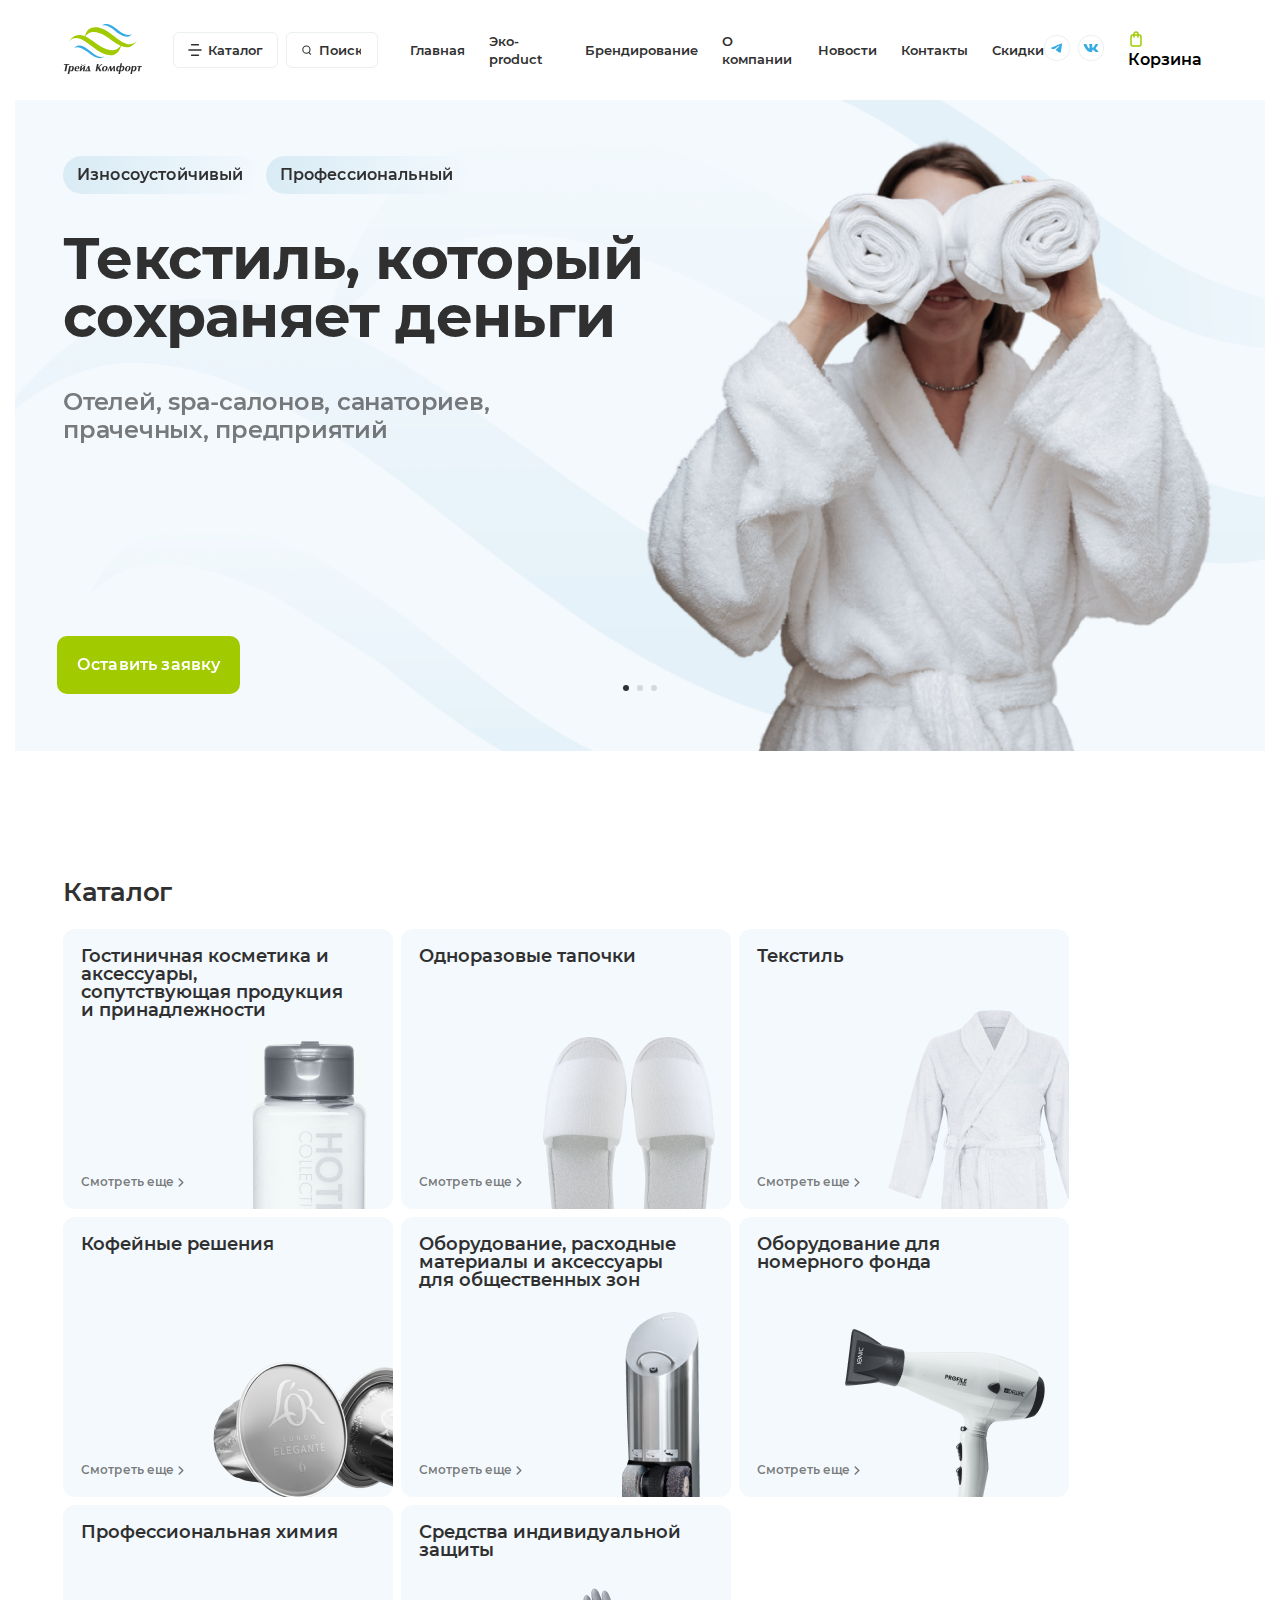
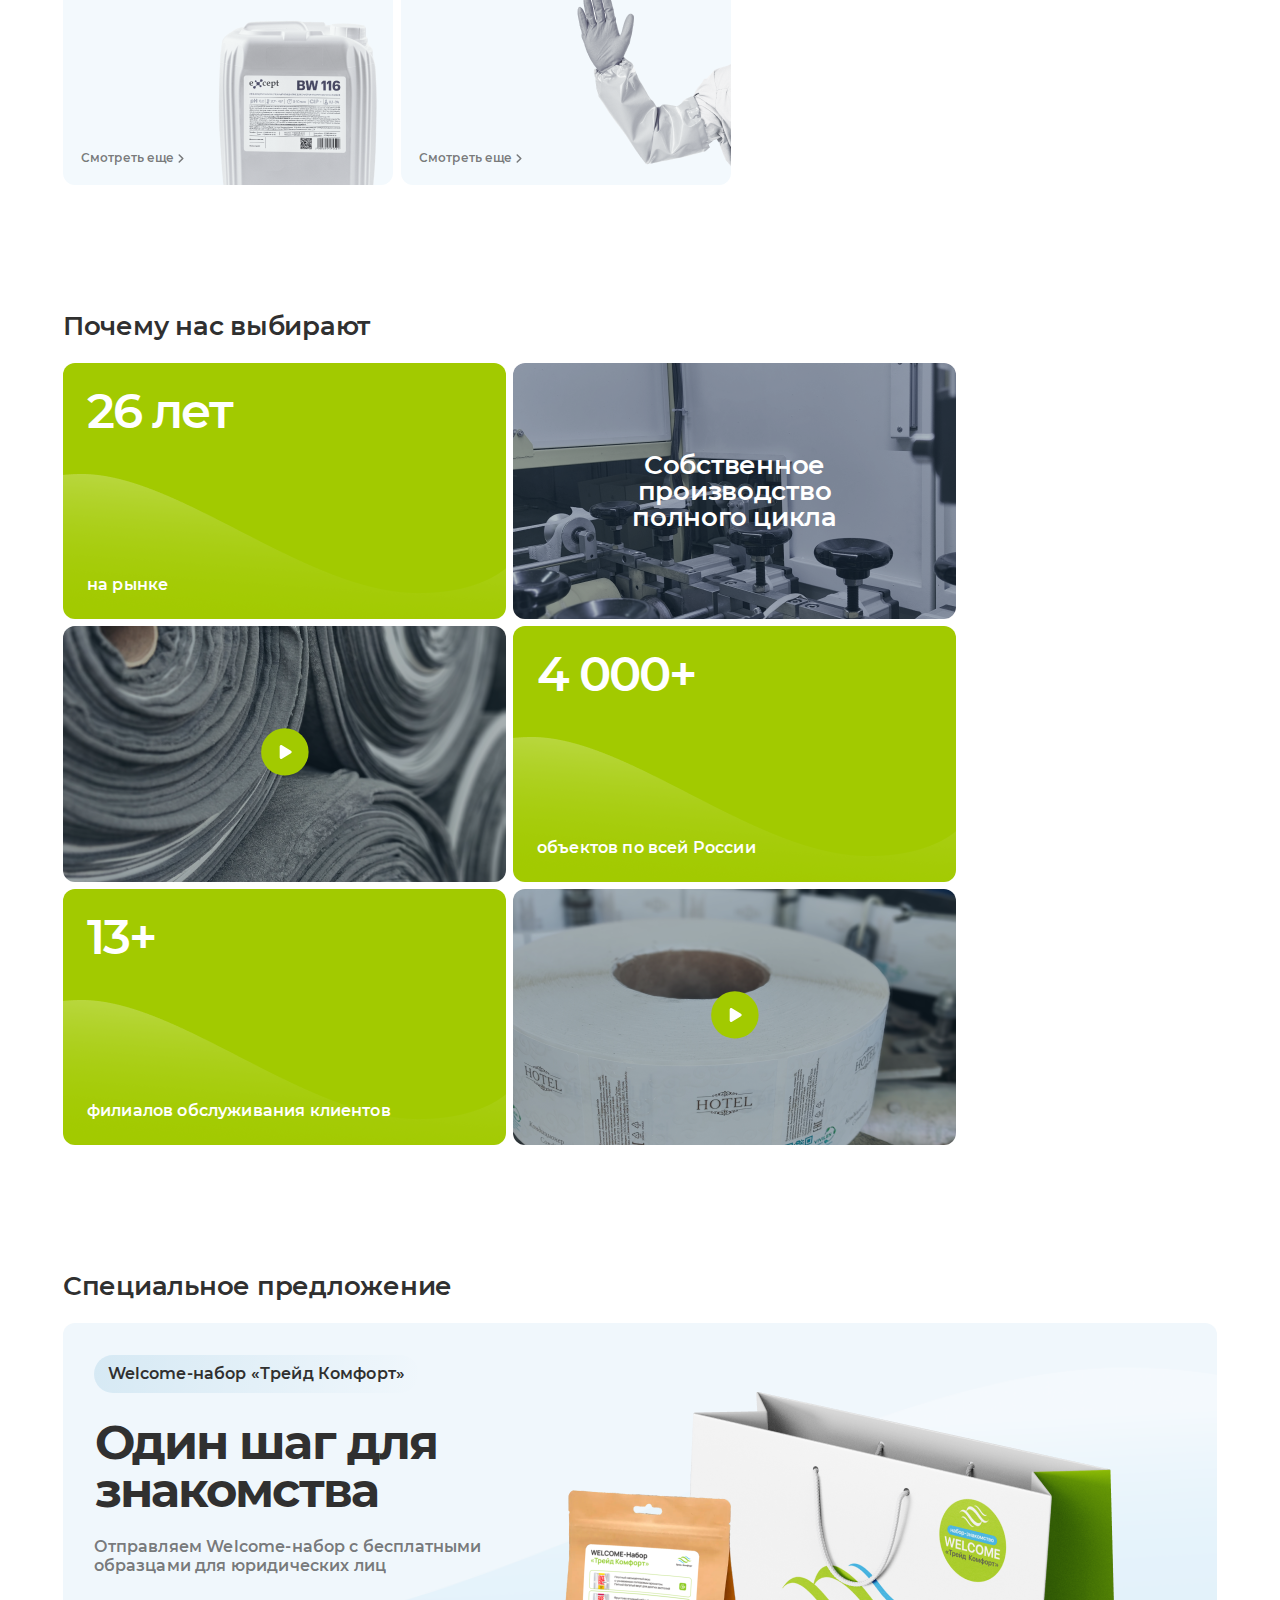
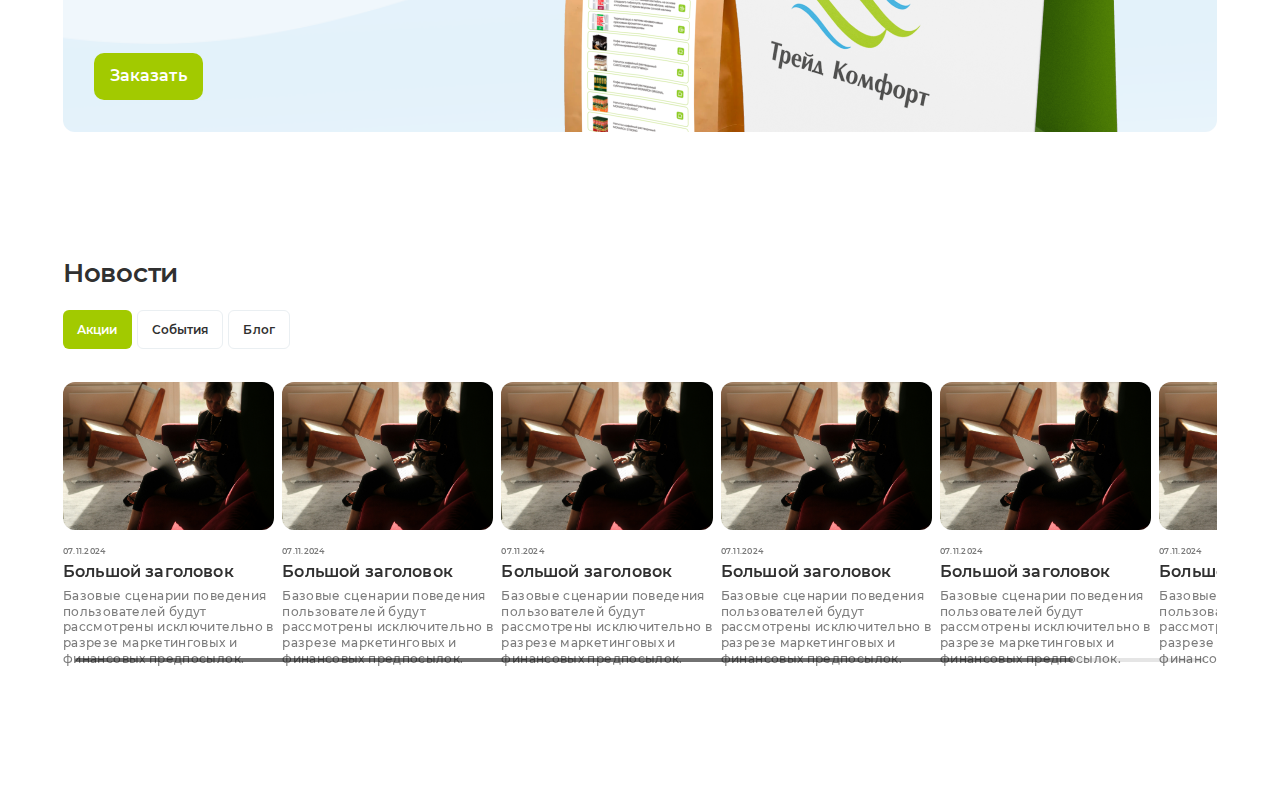
==== commit 403c777f: "eight-commit" ====
--- a/index.html
+++ b/index.html
@@ -279,7 +279,7 @@
                 <img src="img/pack.png" alt="">
             </div>
         </section>
-        <section class="news">
+        <section class="main-news">
             <div class="news-title">Новости</div>
             <div class="news-tabs">
                 <div class="tab-nav">
@@ -352,6 +352,141 @@
                                     <div class="news-subtitle">Базовые сценарии поведения пользователей будут рассмотрены исключительно в разрезе маркетинговых и финансовых предпосылок.</div>
                                 </div>
                             </div>
+                            <div class="swiper-scrollbar"></div>
+                        </div>        
+                     </div>
+                     <div class="tab-pane" data-id="1">
+                        <div class="swiper swiper-news">
+                            <div class="swiper-wrapper">
+                                <div class="swiper-slide">
+                                    <div class="news-img">
+                                        <img src="/img/news-img.png" alt="">
+                                    </div>
+                                    <div class="news-date">
+                                        07.11.2024
+                                    </div>
+                                    <div class="news-title">Большой заголовок</div>
+                                    <div class="news-subtitle">Базовые сценарии поведения пользователей будут рассмотрены исключительно в разрезе маркетинговых и финансовых предпосылок.</div>
+                                </div>
+                                <div class="swiper-slide">
+                                    <div class="news-img">
+                                        <img src="/img/news-img.png" alt="">
+                                    </div>
+                                    <div class="news-date">
+                                        07.11.2024
+                                    </div>
+                                    <div class="news-title">Большой заголовок</div>
+                                    <div class="news-subtitle">Базовые сценарии поведения пользователей будут рассмотрены исключительно в разрезе маркетинговых и финансовых предпосылок.</div>
+                                </div>
+                                <div class="swiper-slide">
+                                    <div class="news-img">
+                                        <img src="/img/news-img.png" alt="">
+                                    </div>
+                                    <div class="news-date">
+                                        07.11.2024
+                                    </div>
+                                    <div class="news-title">Большой заголовок</div>
+                                    <div class="news-subtitle">Базовые сценарии поведения пользователей будут рассмотрены исключительно в разрезе маркетинговых и финансовых предпосылок.</div>
+                                </div>
+                                <div class="swiper-slide">
+                                    <div class="news-img">
+                                        <img src="/img/news-img.png" alt="">
+                                    </div>
+                                    <div class="news-date">
+                                        07.11.2024
+                                    </div>
+                                    <div class="news-title">Большой заголовок</div>
+                                    <div class="news-subtitle">Базовые сценарии поведения пользователей будут рассмотрены исключительно в разрезе маркетинговых и финансовых предпосылок.</div>
+                                </div>
+                                <div class="swiper-slide">
+                                    <div class="news-img">
+                                        <img src="/img/news-img.png" alt="">
+                                    </div>
+                                    <div class="news-date">
+                                        07.11.2024
+                                    </div>
+                                    <div class="news-title">Большой заголовок</div>
+                                    <div class="news-subtitle">Базовые сценарии поведения пользователей будут рассмотрены исключительно в разрезе маркетинговых и финансовых предпосылок.</div>
+                                </div>
+                                <div class="swiper-slide">
+                                    <div class="news-img">
+                                        <img src="/img/news-img.png" alt="">
+                                    </div>
+                                    <div class="news-date">
+                                        07.11.2024
+                                    </div>
+                                    <div class="news-title">Большой заголовок</div>
+                                    <div class="news-subtitle">Базовые сценарии поведения пользователей будут рассмотрены исключительно в разрезе маркетинговых и финансовых предпосылок.</div>
+                                </div>
+                            </div>
+                            <div class="swiper-scrollbar"></div>
+                        </div>        
+                     </div>
+                     <div class="tab-pane" data-id="2">
+                        <div class="swiper swiper-news">
+                            <div class="swiper-wrapper">
+                                <div class="swiper-slide">
+                                    <div class="news-img">
+                                        <img src="/img/news-img.png" alt="">
+                                    </div>
+                                    <div class="news-date">
+                                        07.11.2024
+                                    </div>
+                                    <div class="news-title">Большой заголовок</div>
+                                    <div class="news-subtitle">Базовые сценарии поведения пользователей будут рассмотрены исключительно в разрезе маркетинговых и финансовых предпосылок.</div>
+                                </div>
+                                <div class="swiper-slide">
+                                    <div class="news-img">
+                                        <img src="/img/news-img.png" alt="">
+                                    </div>
+                                    <div class="news-date">
+                                        07.11.2024
+                                    </div>
+                                    <div class="news-title">Большой заголовок</div>
+                                    <div class="news-subtitle">Базовые сценарии поведения пользователей будут рассмотрены исключительно в разрезе маркетинговых и финансовых предпосылок.</div>
+                                </div>
+                                <div class="swiper-slide">
+                                    <div class="news-img">
+                                        <img src="/img/news-img.png" alt="">
+                                    </div>
+                                    <div class="news-date">
+                                        07.11.2024
+                                    </div>
+                                    <div class="news-title">Большой заголовок</div>
+                                    <div class="news-subtitle">Базовые сценарии поведения пользователей будут рассмотрены исключительно в разрезе маркетинговых и финансовых предпосылок.</div>
+                                </div>
+                                <div class="swiper-slide">
+                                    <div class="news-img">
+                                        <img src="/img/news-img.png" alt="">
+                                    </div>
+                                    <div class="news-date">
+                                        07.11.2024
+                                    </div>
+                                    <div class="news-title">Большой заголовок</div>
+                                    <div class="news-subtitle">Базовые сценарии поведения пользователей будут рассмотрены исключительно в разрезе маркетинговых и финансовых предпосылок.</div>
+                                </div>
+                                <div class="swiper-slide">
+                                    <div class="news-img">
+                                        <img src="/img/news-img.png" alt="">
+                                    </div>
+                                    <div class="news-date">
+                                        07.11.2024
+                                    </div>
+                                    <div class="news-title">Большой заголовок</div>
+                                    <div class="news-subtitle">Базовые сценарии поведения пользователей будут рассмотрены исключительно в разрезе маркетинговых и финансовых предпосылок.</div>
+                                </div>
+                                <div class="swiper-slide">
+                                    <div class="news-img">
+                                        <img src="/img/news-img.png" alt="">
+                                    </div>
+                                    <div class="news-date">
+                                        07.11.2024
+                                    </div>
+                                    <div class="news-title">Большой заголовок</div>
+                                    <div class="news-subtitle">Базовые сценарии поведения пользователей будут рассмотрены исключительно в разрезе маркетинговых и финансовых предпосылок.</div>
+                                </div>
+                            </div>
+                            <div class="swiper-scrollbar"></div>
                         </div>        
                      </div>
                 </div>
--- a/css/style.css
+++ b/css/style.css
@@ -533,6 +533,91 @@
     margin-top: 78px;
 }
 
-.tab-pane:not(.tab-pane-show) {
+.main-news{
+    margin: 128px 48px;
+}
+
+.main-news .news-title{
+    font-family: var(--font-family);
+    font-weight: 600;
+    font-size: 26px;
+    line-height: 100%;
+    letter-spacing: -0.01em;
+    color: #303030;
+}
+
+.news-tabs .tab-nav{
+    display: flex;
+    flex-wrap: wrap;
+    gap: 5px;
+}
+
+.tab-nav .tab-btn{
+    border: 1px solid #eaeff2;
+    border-radius: 6px;
+    padding: 12px 14px;
+    font-family: var(--font-family);
+    font-weight: 600;   
+    font-size: 12px;
+    letter-spacing: 0.01em;
+    color: #303030;
+    margin-top: 24px;
+}
+
+.tab-nav .tab-btn.tab-btn-active{
+    background: #a2ca00;
+    border:unset;
+    color: #ffffff;
+}
+
+.news-tabs .tab-content{
+    margin-top: 33px;
+}
+
+.news-tabs .tab-pane:not(.tab-pane-show) {
     display: none;
 }
+
+.swiper-news .swiper-slide .news-img{
+    overflow: hidden;
+    height: 148px;
+    border-radius: 12px;
+}
+
+.swiper-slide .news-img img{
+    width: 100%;
+    height: 100%;
+    object-fit: cover;
+}
+ 
+.swiper-slide .news-date{
+    font-family: var(--font-family);
+    font-weight: 600;
+    font-size: 8px;
+    line-height: 130%;
+    letter-spacing: 0.03em;
+    text-transform: uppercase;
+    color: rgba(48, 48, 48, 0.64);
+    margin-top: 16px;
+}
+
+.swiper-slide .news-title{
+    font-family: var(--font-family);
+    font-weight: 600;
+    font-size: 16px;
+    letter-spacing: 0.01em;
+    color: #303030;
+    margin-top: 7.5px;
+}
+
+.swiper-slide .news-subtitle{
+    font-family: var(--third-family);
+    font-weight: 500;
+    font-size: 12px;
+    line-height: 130%;
+    letter-spacing: 0.03em;
+    color: rgba(48, 48, 48, 0.64);
+    margin-top: 8px;
+}
+
+
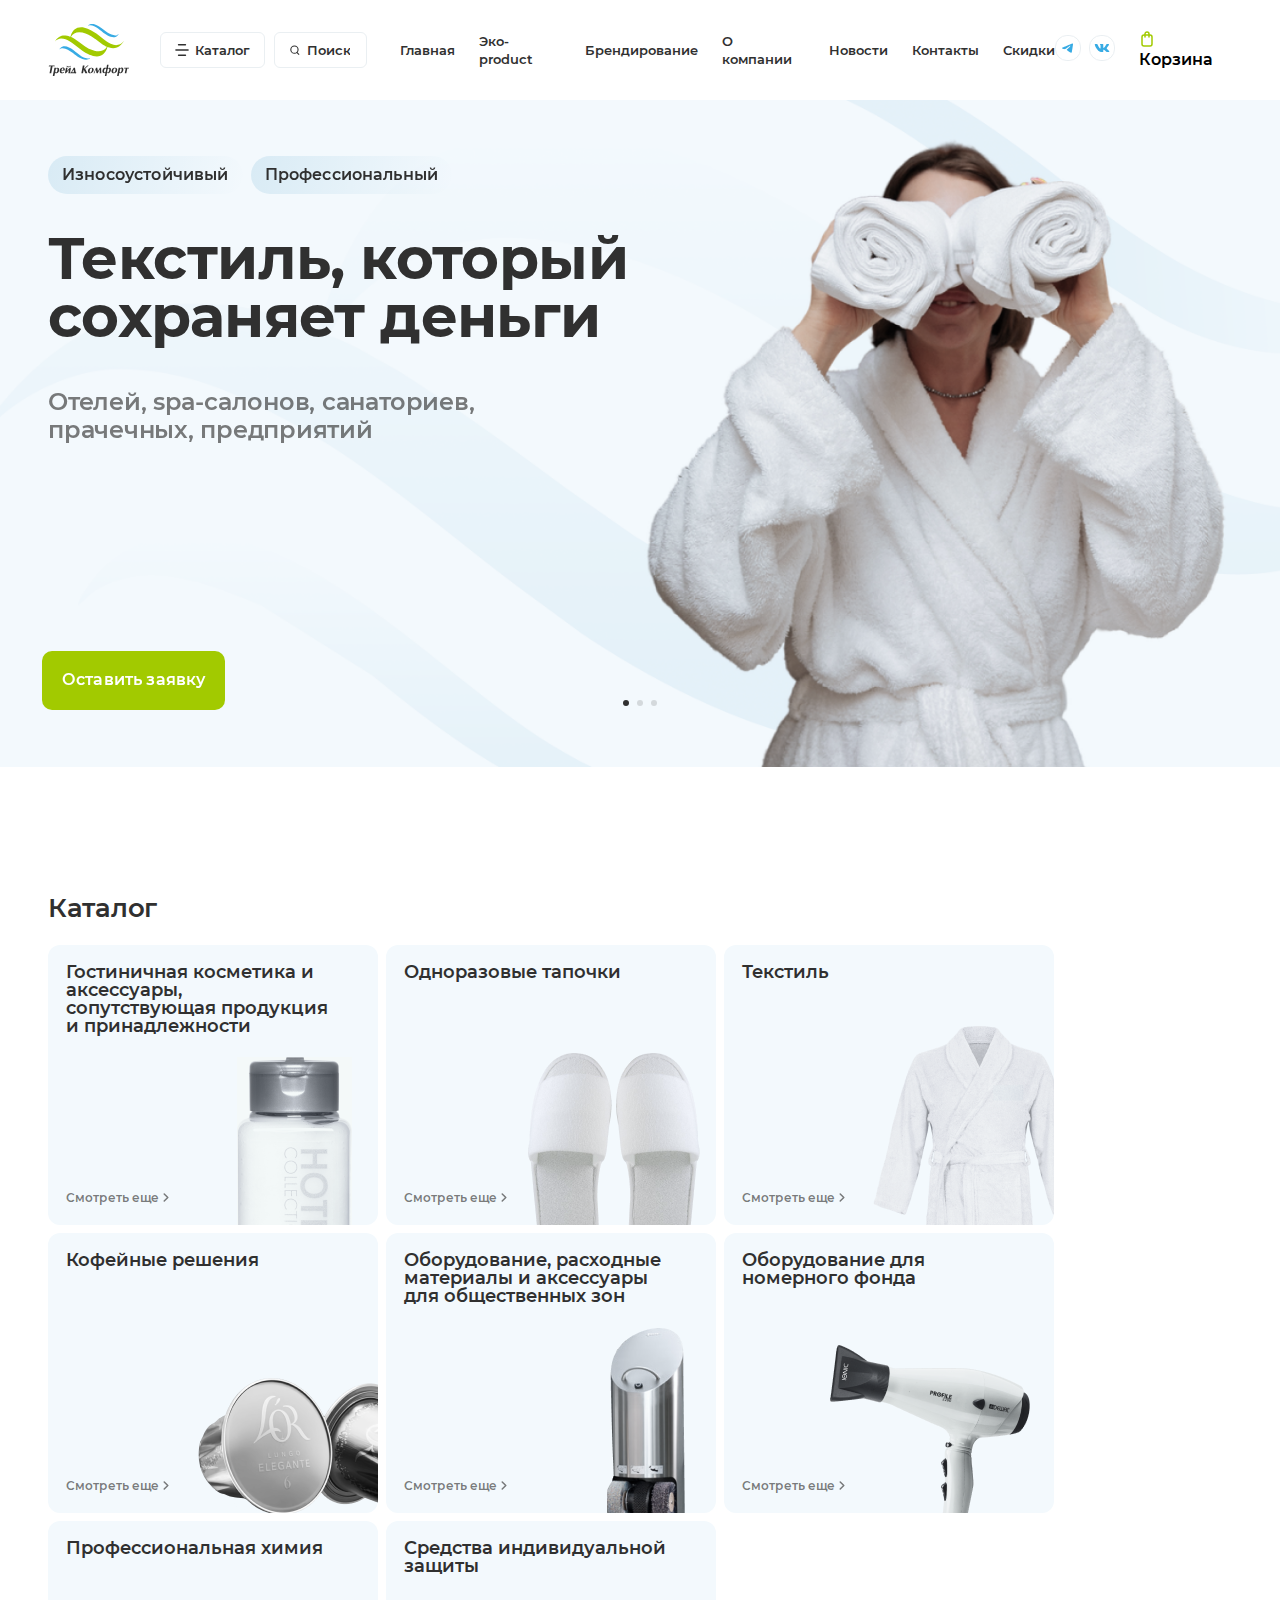
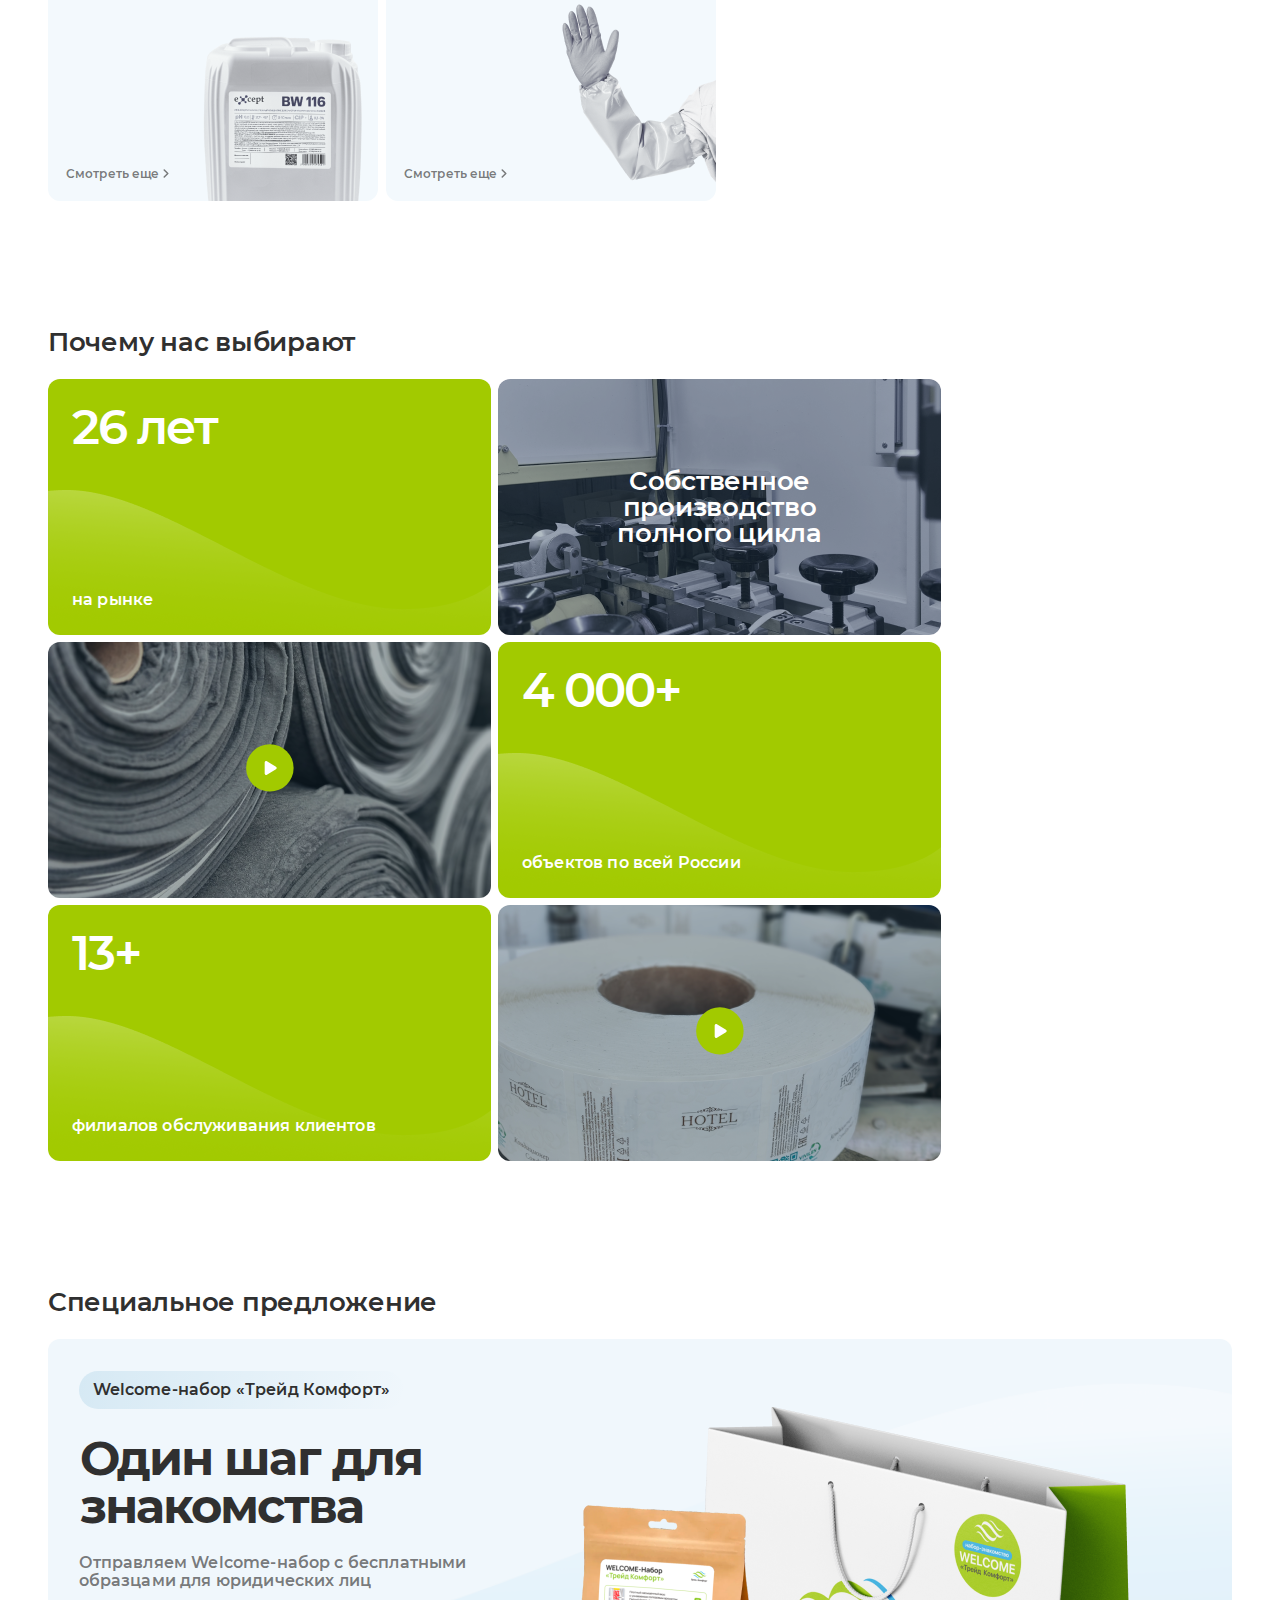
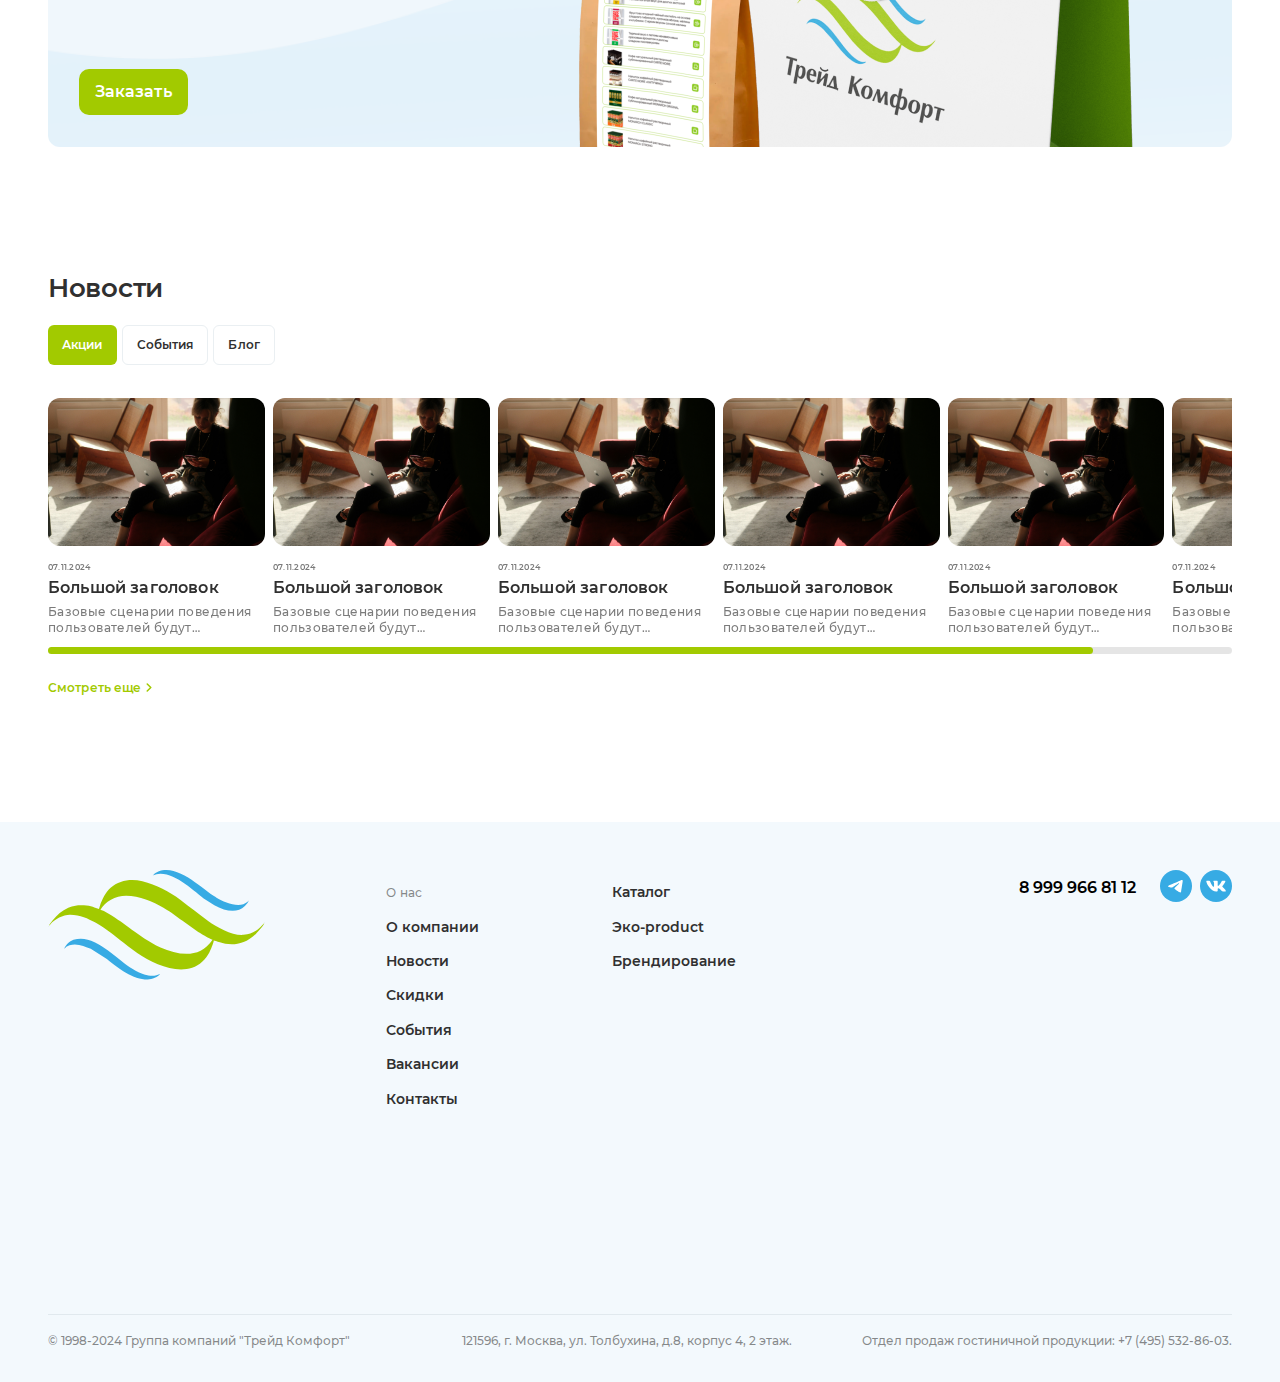
==== commit e0c550d4: "nine-commit" ====
--- a/index.html
+++ b/index.html
@@ -49,7 +49,7 @@
                             <a href="">Новости</a>
                         </div>
                         <div class="nav-item">
-                            <a href="">Контакты</a>
+                            <a href="/contacts.html">Контакты</a>
                         </div>
                         <div class="nav-item">
                             <a href="">Скидки</a>
@@ -82,6 +82,7 @@
                 </div>
             </div>
         </header>
+        <main class="main">
         <section class="banners">
             <div class="swiper swiper-banners">
                 <div class="swiper-wrapper">
@@ -398,26 +399,6 @@
                                     <div class="news-title">Большой заголовок</div>
                                     <div class="news-subtitle">Базовые сценарии поведения пользователей будут рассмотрены исключительно в разрезе маркетинговых и финансовых предпосылок.</div>
                                 </div>
-                                <div class="swiper-slide">
-                                    <div class="news-img">
-                                        <img src="/img/news-img.png" alt="">
-                                    </div>
-                                    <div class="news-date">
-                                        07.11.2024
-                                    </div>
-                                    <div class="news-title">Большой заголовок</div>
-                                    <div class="news-subtitle">Базовые сценарии поведения пользователей будут рассмотрены исключительно в разрезе маркетинговых и финансовых предпосылок.</div>
-                                </div>
-                                <div class="swiper-slide">
-                                    <div class="news-img">
-                                        <img src="/img/news-img.png" alt="">
-                                    </div>
-                                    <div class="news-date">
-                                        07.11.2024
-                                    </div>
-                                    <div class="news-title">Большой заголовок</div>
-                                    <div class="news-subtitle">Базовые сценарии поведения пользователей будут рассмотрены исключительно в разрезе маркетинговых и финансовых предпосылок.</div>
-                                </div>
                             </div>
                             <div class="swiper-scrollbar"></div>
                         </div>        
@@ -475,24 +456,95 @@
                                     <div class="news-title">Большой заголовок</div>
                                     <div class="news-subtitle">Базовые сценарии поведения пользователей будут рассмотрены исключительно в разрезе маркетинговых и финансовых предпосылок.</div>
                                 </div>
-                                <div class="swiper-slide">
-                                    <div class="news-img">
-                                        <img src="/img/news-img.png" alt="">
-                                    </div>
-                                    <div class="news-date">
-                                        07.11.2024
-                                    </div>
-                                    <div class="news-title">Большой заголовок</div>
-                                    <div class="news-subtitle">Базовые сценарии поведения пользователей будут рассмотрены исключительно в разрезе маркетинговых и финансовых предпосылок.</div>
-                                </div>
                             </div>
                             <div class="swiper-scrollbar"></div>
                         </div>        
                      </div>
                 </div>
             </div>
-            
+            <div class="link-more">
+                <a href="/">
+                    Смотреть еще 
+                    <svg width="6" height="9" viewBox="0 0 6 9" fill="none" xmlns="http://www.w3.org/2000/svg">
+                        <path d="M1.24219 1L4.77772 4.53553L1.24219 8.07107" stroke="#A2CA00" stroke-width="1.5" stroke-linecap="round" stroke-linejoin="round" />
+                      </svg>
+                </a>
+            </div>
         </section>
+    </main>
+    <footer class="footer">
+        <div class="footer-top">
+            <div class="footer-left">
+                <div class="footer-logo">
+                    <img src="img/footer-logo.svg" alt="">
+                </div>
+                <div class="footer-nav">
+                    <ul class="menu-footer list-reset">
+                        <li>
+                            <a href="/">О нас</a>
+                        </li>
+                        <li>
+                            <a href="/">О компании</a>
+                        </li>
+                        <li>
+                            <a href="/">Новости</a>
+                        </li>
+                        <li>
+                            <a href="/">Скидки</a>
+                        </li>
+                        <li>
+                            <a href="/">События</a>
+                        </li>
+                        <li>
+                            <a href="/">Вакансии</a>
+                        </li>
+                        <li>
+                            <a href="/">Контакты</a>
+                        </li>
+                    </ul>
+                    <ul class="menu-footer list-reset">
+                        <li>
+                            <a href="/">Каталог</a>
+                        </li>
+                        <li>
+                            <a href="/">Эко-product</a>
+                        </li>
+                        <li>
+                            <a href="/">Брендирование</a>
+                        </li>
+                    </ul>
+                </div>
+            </div> 
+            <div class="footer-right">
+                <div class="phones">
+                    <a href="tel:89999668112">8 999 966 81 12</a>
+                </div>
+                <div class="social-links">
+                    <a href="/">
+                        <svg width="32" height="32" viewBox="0 0 32 32" fill="none" xmlns="http://www.w3.org/2000/svg">
+                            <rect width="32" height="32" rx="16" fill="#37ABE4" />
+                            <path d="M8.90246 15.4331C8.90246 15.4331 15.4128 12.691 17.6706 11.7255C18.5362 11.3393 21.4715 10.1034 21.4715 10.1034C21.4715 10.1034 22.8262 9.56277 22.7133 10.8758C22.6757 11.4166 22.3746 13.3089 22.0736 15.3558C21.622 18.2524 21.1328 21.4192 21.1328 21.4192C21.1328 21.4192 21.0575 22.3075 20.4178 22.462C19.7781 22.6165 18.7243 21.9214 18.5362 21.7668C18.3856 21.651 15.7138 19.913 14.7354 19.0634C14.4719 18.8317 14.1709 18.3683 14.773 17.8276C16.1278 16.5531 17.7459 14.9696 18.7243 13.9655C19.1759 13.502 19.6275 12.4207 17.7459 13.7338C15.0741 15.6262 12.4398 17.4027 12.4398 17.4027C12.4398 17.4027 11.8377 17.7889 10.7088 17.4413C9.57979 17.0938 8.26268 16.6303 8.26268 16.6303C8.26268 16.6303 7.35957 16.051 8.90246 15.4331Z" fill="white" />
+                          </svg>
+                    </a>
+                    <a href="/">
+                        <svg width="32" height="32" viewBox="0 0 32 32" fill="none" xmlns="http://www.w3.org/2000/svg">
+                            <rect width="32" height="32" rx="16" fill="#37ABE4" />
+                            <path fill-rule="evenodd" clip-rule="evenodd" d="M25.3374 11.3926C25.4727 10.9695 25.3374 10.6587 24.6938 10.6587H22.5656C22.0244 10.6587 21.775 10.9272 21.6397 11.2233C21.6397 11.2233 20.5574 13.698 19.0242 15.3054C18.5281 15.7707 18.3026 15.9188 18.0321 15.9188C17.8968 15.9188 17.701 15.7707 17.701 15.3477V11.3926C17.701 10.8849 17.5439 10.6587 17.0929 10.6587H13.7486C13.4104 10.6587 13.207 10.8943 13.207 11.1176C13.207 11.5988 13.9736 11.7098 14.0526 13.0635V16.0034C14.0526 16.648 13.9285 16.7649 13.6579 16.7649C12.9364 16.7649 11.1814 14.2792 10.1405 11.4348C9.93654 10.882 9.73194 10.6587 9.18802 10.6587H7.05977C6.4517 10.6587 6.33008 10.9272 6.33008 11.2233C6.33008 11.7521 7.0516 14.3748 9.68961 17.8435C11.4483 20.2124 13.9261 21.4965 16.1808 21.4965C17.5337 21.4965 17.701 21.2113 17.701 20.72V18.9296C17.701 18.3592 17.8292 18.2454 18.2576 18.2454C18.5732 18.2454 19.1144 18.3934 20.377 19.5356C21.82 20.8892 22.0579 21.4965 22.8696 21.4965H24.9979C25.6059 21.4965 25.91 21.2113 25.7346 20.6485C25.5426 20.0875 24.8537 19.2736 23.9395 18.3088C23.4434 17.7589 22.6994 17.1667 22.4739 16.8706C22.1582 16.4899 22.2484 16.3206 22.4739 15.9823C22.4739 15.9823 25.0669 12.5558 25.3374 11.3926Z" fill="white" />
+                          </svg>
+                    </a>
+                </div>
+            </div>   
+        </div>
+        <div class="footer-bottom">
+            <div class="footer-bottom__left">
+                © 1998-2024 Группа компаний "Трейд Комфорт"
+            </div>
+            <div class="footer-bottom__right">
+                <div class="footer-bottom__info">121596, г. Москва, ул. Толбухина, д.8, корпус 4, 2 этаж.</div>
+                <div class="footer-bottom__info">Отдел продаж гостиничной продукции: +7 (495) 532-86-03.</div>
+            </div>
+        </div>
+    </footer>
     </div>
     <script src="https://cdn.jsdelivr.net/npm/swiper@11/swiper-bundle.min.js"></script>
     <script src="/js/jquery.min.js"></script>
--- a/css/style.css
+++ b/css/style.css
@@ -88,7 +88,6 @@
     --six-family: "Manrope-Medium";
 
     --container-width: 1440px; 
-    --container-offset: 15px;
 }
 
 .list-reset{
@@ -106,8 +105,7 @@
 
 .container{
     margin: 0 auto;
-    padding: 0 var(--container-offset);
-    max-width: calc(var(--container-width) + (var(--container-offset) * 2));
+    max-width: var(--container-width);
 }
 
 .header{
@@ -618,6 +616,329 @@
     letter-spacing: 0.03em;
     color: rgba(48, 48, 48, 0.64);
     margin-top: 8px;
-}
-
-
+     display: -webkit-box;
+    -webkit-box-orient: vertical;
+    overflow: hidden;
+    text-overflow: ellipsis;
+    max-height: 32px;
+    line-clamp: 2;
+    -webkit-line-clamp: 2;
+}
+
+.swiper-news .swiper-wrapper {
+    height: 260px;
+}
+
+.swiper-news .swiper-scrollbar{
+    height: var(--swiper-scrollbar-size, 7px);
+    width: 100%;
+    left: 0;
+}
+
+.swiper-scrollbar .swiper-scrollbar-drag {
+    background: #a2ca00;
+}
+
+.link-more a{
+    display: flex;
+    align-items: center;
+    gap: 5px;
+    font-family: var(--font-family);
+    font-weight: 600;
+    font-size: 12px;
+    letter-spacing: 0.01em;
+    color: #a2ca00;
+    margin-top: 22.5px;
+}
+
+.footer{
+    margin-top: 128px;
+    min-height: 390px;
+    background: #f3f9fd;
+}
+
+.footer-top{
+    padding: 48px;
+}
+
+.footer-top .footer-logo{
+    width: 217px;
+    height: 110px; 
+}
+
+.footer-top{
+    display: flex;
+    flex-wrap: wrap;
+    gap: 20px;
+    justify-content: space-between;
+    align-items: flex-start;
+}
+
+.footer-top .footer-left{
+    display: flex;
+    gap: 121px;
+    flex-wrap: wrap;
+}
+
+.footer-left .footer-nav{
+    display: flex;
+    flex-wrap: wrap;
+    gap: 133px;
+}
+
+.footer-nav .menu-footer{
+    display: flex;
+    flex-direction: column;
+    gap: 16px;
+    margin-top: 13px;
+}
+
+.menu-footer:first-of-type li:first-child a {
+    font-family: var(--third-family);
+    font-weight: 500;
+    font-size: 12px;
+    letter-spacing: 0.03em;
+    color: rgba(48, 48, 48, 0.56);
+}
+
+.menu-footer li a{
+    font-family: var(--font-family);
+    font-weight: 600;
+    font-size: 14px;
+    color: #303030;
+}
+
+.footer-right{
+    display: flex;
+    align-items: center;
+    gap: 24px;
+}
+
+.footer-right .phones{
+    display: flex;
+    flex-direction: column;
+    gap: 5px;
+}
+
+.footer-right .social-links{
+    display: flex;
+    gap: 8px;
+}
+
+.footer-bottom{
+    display: flex;
+    flex-wrap: wrap;
+    gap: 20px;
+    justify-content: space-between;
+    border-top: 1px solid #e1e9ee;;
+    margin: 158px 48px 0;
+    padding: 18px 0 33px;
+    font-family: var(--third-family);
+    font-weight: 500;
+    font-size: 12px;
+    line-height: 130%;
+    color: rgba(48, 48, 48, 0.56);
+}
+
+.footer-bottom__right{
+    display: flex;
+    flex-wrap: wrap;
+    gap: 70px;
+}
+
+.map {
+    width: 100%;
+    height: 750px;
+    padding: 0;
+    margin: 0;
+}
+
+[class*="copyrights-pane"] {
+    display: none !important;
+}
+  
+.contacts-wrapper{
+    margin: 128px 48px;
+}
+
+.contacts-wrapper .contacts-title{
+    font-family: var(--second-family);
+    font-weight: 700;
+    font-size: 48px;
+    line-height: 100%;
+    letter-spacing: -0.04em;
+    color: #303030;
+}
+
+.contacts-wrapper .contacts-subtitle{
+    font-family: var(--second-family);
+    font-weight: 700;
+    font-size: 48px;
+    line-height: 100%;
+    letter-spacing: -0.04em;
+    color: #a2ca00;
+}
+
+.branches{
+    margin-top: 64px;
+}
+
+.branches .branches-title{
+    font-family: var(--font-family);
+    font-weight: 600;
+    font-size: 26px;
+    line-height: 100%;
+    letter-spacing: -0.01em;
+    color: #303030;
+    margin-bottom: 24px;
+}
+
+.branches-items{
+    display: flex;
+    flex-direction: column;
+    gap: 12px;
+}
+
+.branches-item{
+    display: flex;
+    flex-wrap: wrap;
+    gap: 20px;
+    justify-content: space-between;
+    border: 1px solid #eaeff2;
+    min-height: 64px;
+    border-radius: 12px; 
+    padding: 14px 14px 14px 20px;   
+}
+
+.branches-item__left{
+    display: flex;
+    flex-wrap: wrap;
+    align-items: center;
+    gap: 16px;
+}
+
+.branches-item__left .branche-address{
+    font-family: var(--font-family);
+    font-weight: 600;
+    font-size: 14px;
+    line-height: 130%;
+    color: #303030;
+}
+
+.branches-item__right{
+    display: flex;
+    flex-wrap: wrap;
+    align-items: center;
+    gap: 16px;
+}
+
+.branches-item__right .branche-email a{
+    font-family: var(--font-family);
+    font-weight: 600;
+    font-size: 14px;
+    line-height: 130%;
+    text-align: right;
+    color: rgba(48, 48, 48, 0.64);
+}
+
+.branches-item__right .branche-phone a{
+    font-family: var(--font-family);
+    font-weight: 600;
+    font-size: 14px;
+    line-height: 130%;
+    color: rgba(48, 48, 48, 0.64);
+}
+
+.branches-item__right .feedback-btn{
+    border-radius: 6px;
+    padding: 16px;
+    background: #303030;
+    font-family: var(--font-family);
+    font-weight: 600;
+    font-size: 12px;
+    letter-spacing: 0.01em;
+    color: #ffffff;
+    margin-left: 8px;
+}
+
+.representations{
+    margin-top: 48px;
+}
+
+.representations .representations-title{
+    font-family: var(--font-family);
+    font-weight: 600;
+    font-size: 26px;
+    line-height: 100%;
+    letter-spacing: -0.01em;
+    color: #303030;
+    margin-bottom: 24px;
+}
+
+.representations-items{
+    display: flex;
+    flex-direction: column;
+    gap: 12px;
+}
+
+.representations-item{
+    display: flex;
+    flex-wrap: wrap;
+    gap: 20px;
+    justify-content: space-between;
+    border: 1px solid #eaeff2;
+    min-height: 64px;
+    border-radius: 12px; 
+    padding: 14px 14px 14px 20px;   
+}
+
+.representations-item__left{
+    display: flex;
+    flex-wrap: wrap;
+    align-items: center;
+    gap: 16px;
+}
+
+.representations-item__left .representation-address{
+    font-family: var(--font-family);
+    font-weight: 600;
+    font-size: 14px;
+    line-height: 130%;
+    color: #303030;
+}
+
+.representations-item__right{
+    display: flex;
+    flex-wrap: wrap;
+    align-items: center;
+    gap: 16px;
+}
+
+.representations__right .representation-email a{
+    font-family: var(--font-family);
+    font-weight: 600;
+    font-size: 14px;
+    line-height: 130%;
+    text-align: right;
+    color: rgba(48, 48, 48, 0.64);
+}
+
+.representations-item__right .representation-phone a{
+    font-family: var(--font-family);
+    font-weight: 600;
+    font-size: 14px;
+    line-height: 130%;
+    color: rgba(48, 48, 48, 0.64);
+}
+
+.representations-item__right .feedback-btn{
+    border-radius: 6px;
+    padding: 16px;
+    background: #303030;
+    font-family: var(--font-family);
+    font-weight: 600;
+    font-size: 12px;
+    letter-spacing: 0.01em;
+    color: #ffffff;
+    margin-left: 8px;
+}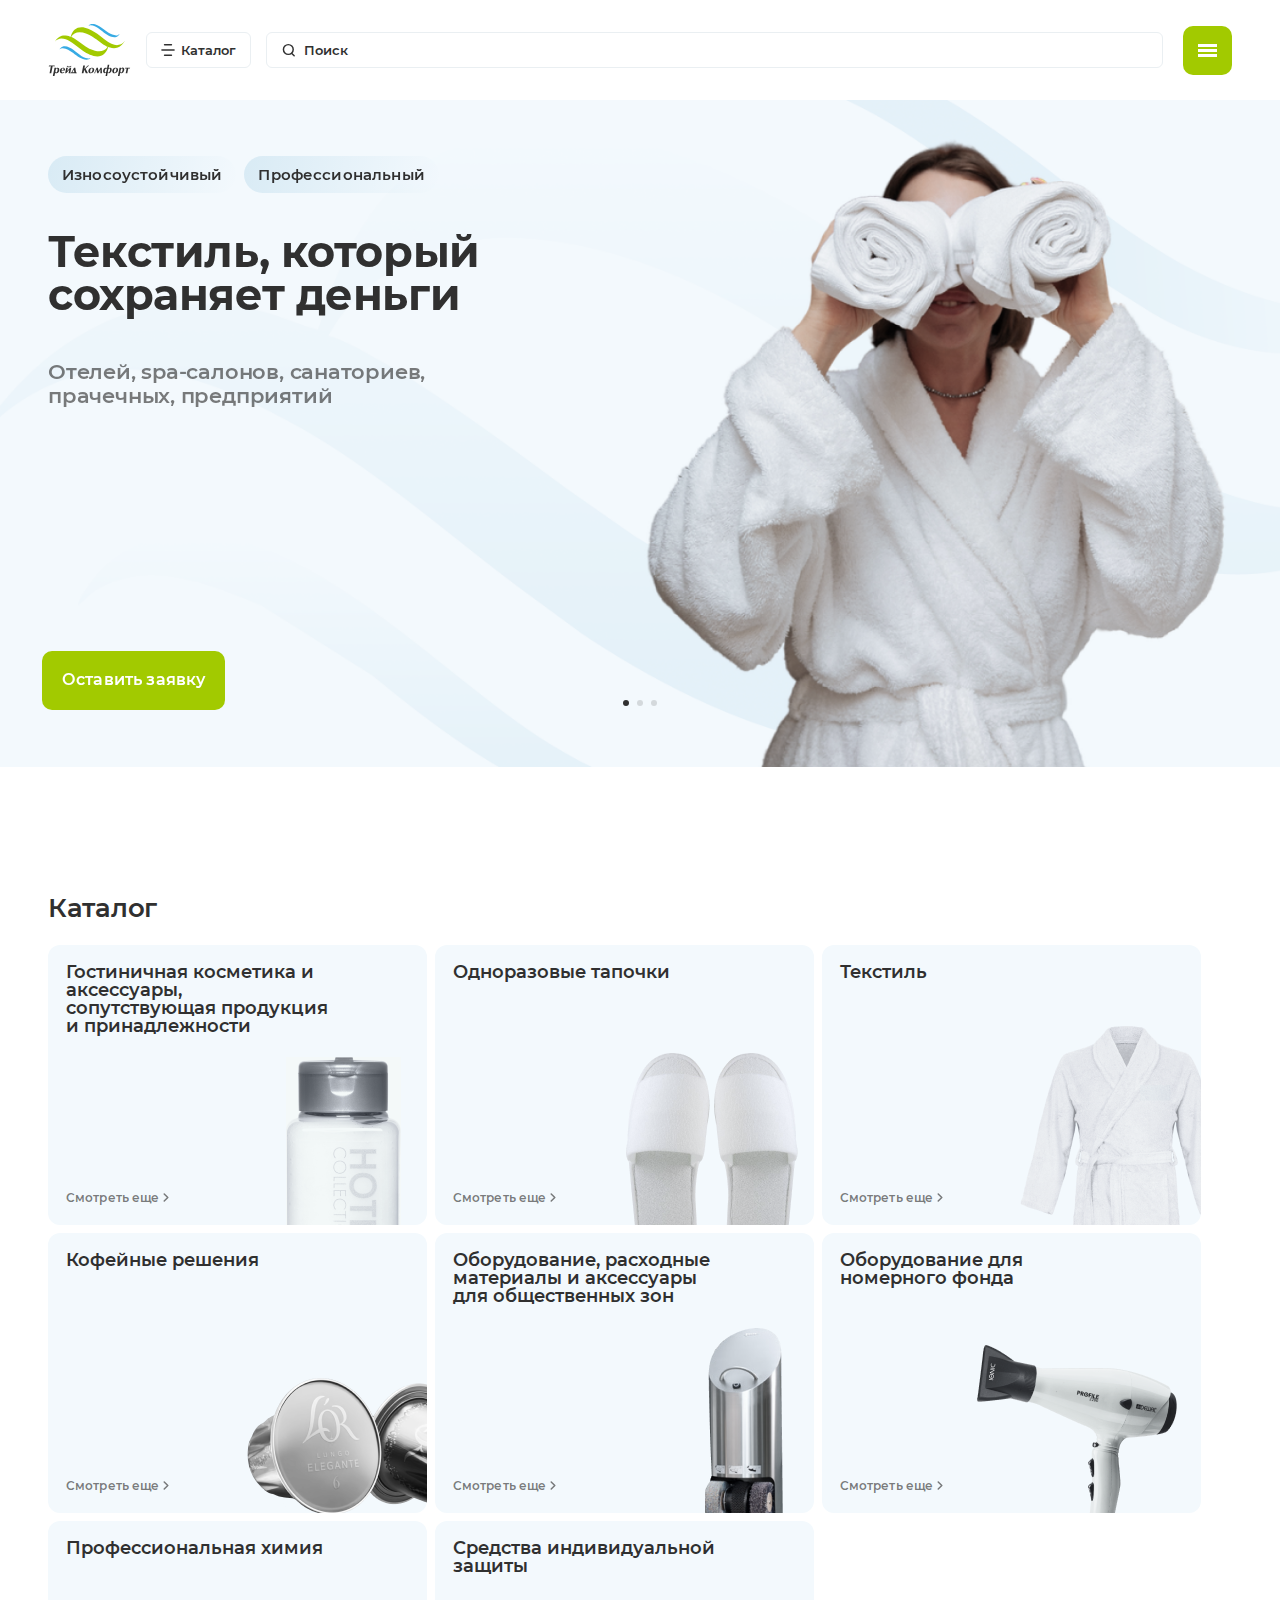
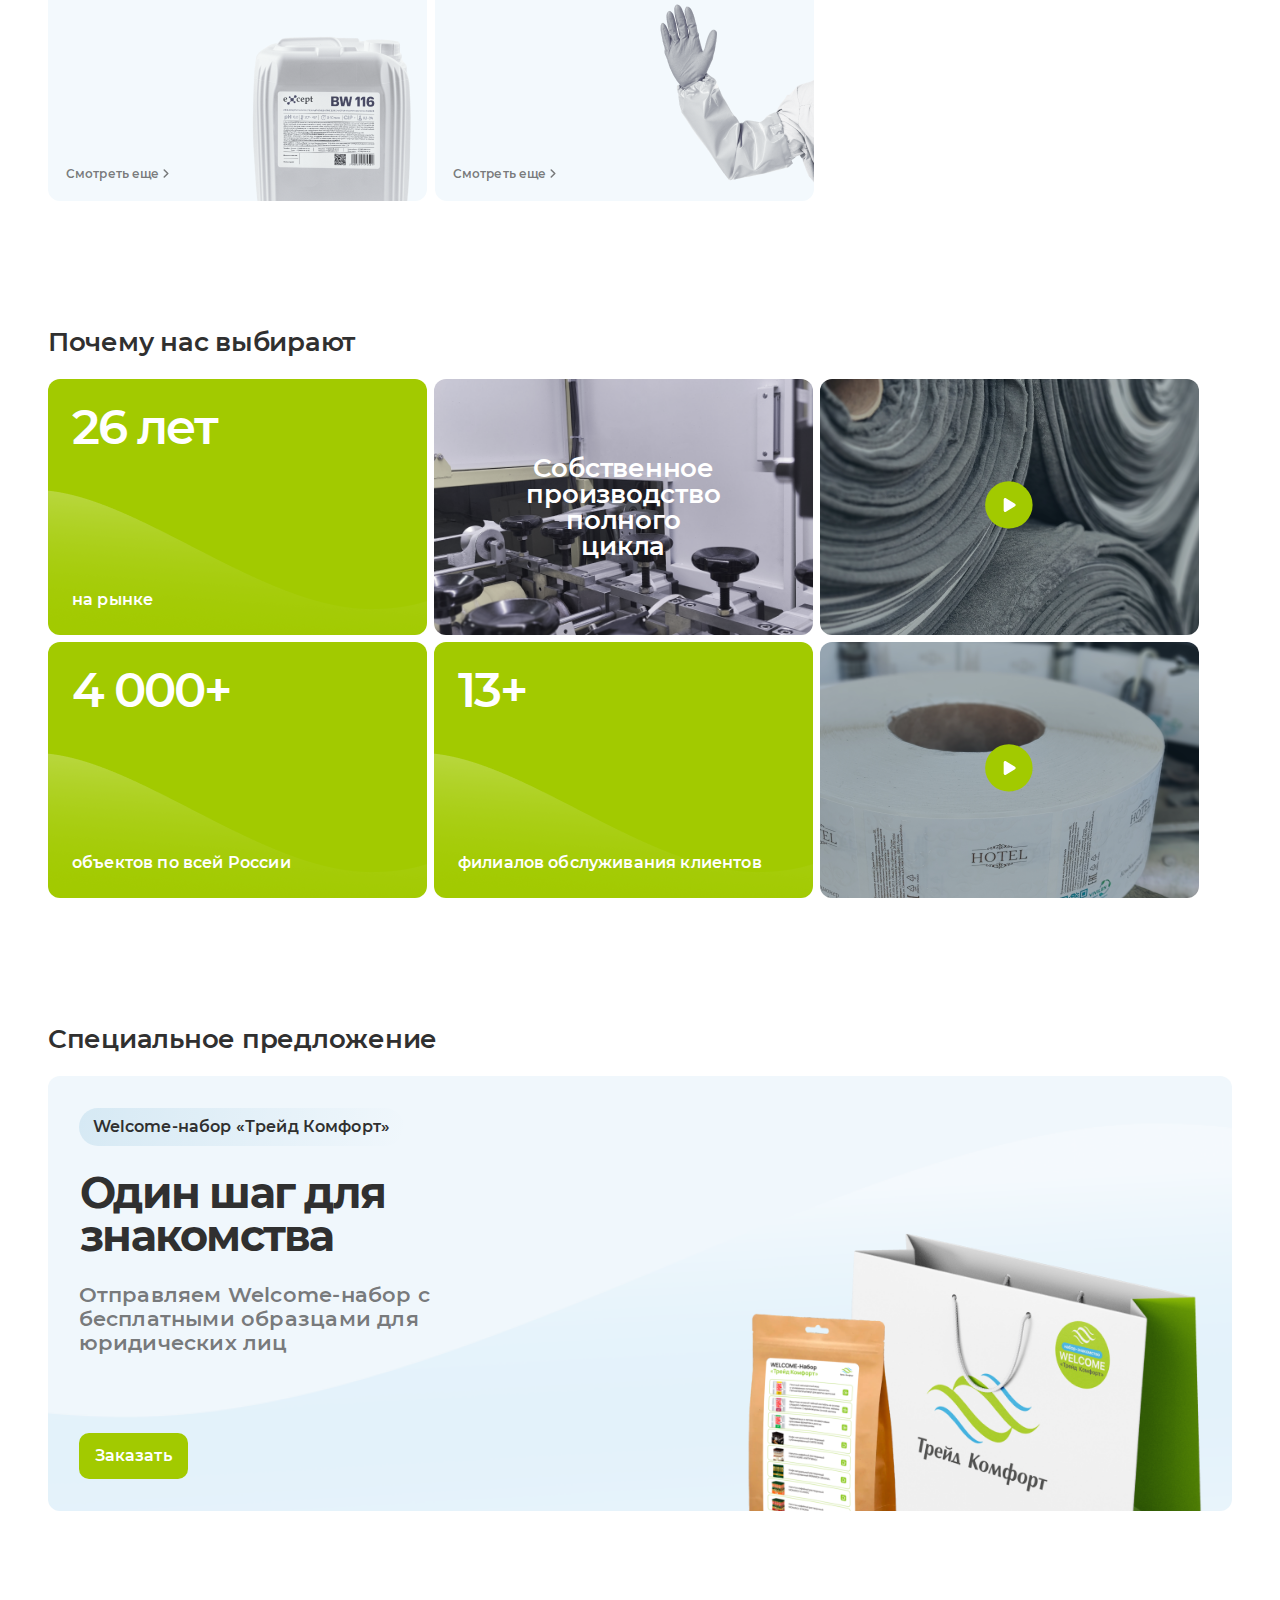
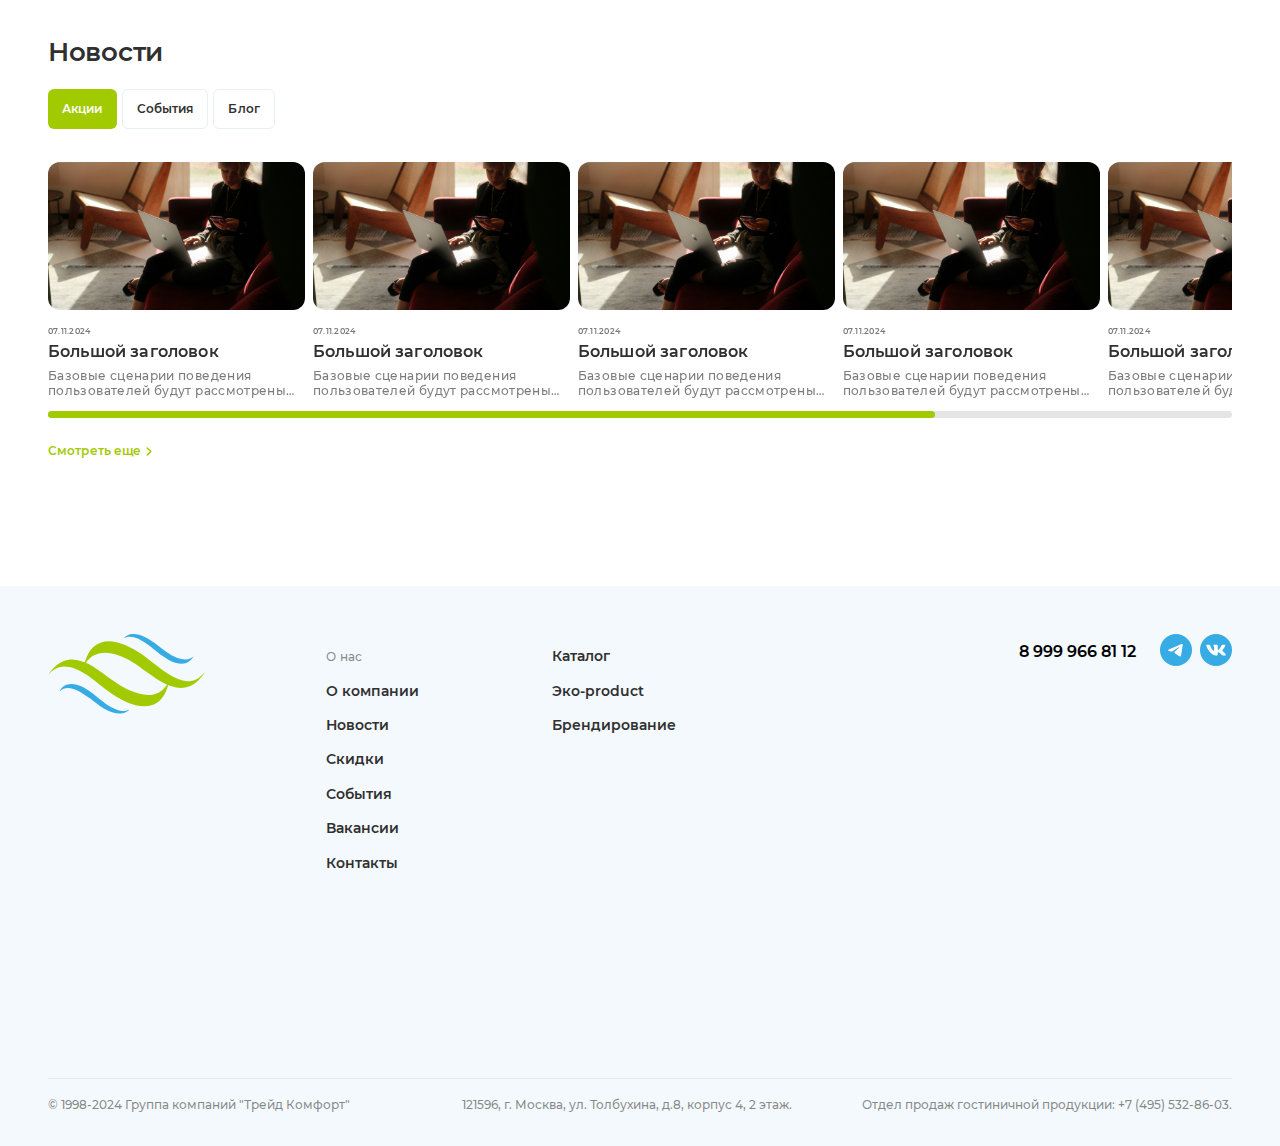
==== commit 65731491: "thirteen-commit" ====
--- a/index.html
+++ b/index.html
@@ -12,10 +12,82 @@
 <body class="page__body">
     <div class="container">
         <header class="header">
-            <div class="header-left">
-                <div class="logo">
-                    <img src="img/main-logo.svg" alt="">
-                </div>
+            <div class="header-wrapper">
+                <div class="header-left">
+                    <div class="logo">
+                        <a href="/"><img src="img/main-logo.svg" alt=""></a>
+                    </div>
+                    <button class="catalog-btn btn-reset">
+                        <svg width="16" height="14" viewBox="0 0 16 14" fill="none" xmlns="http://www.w3.org/2000/svg">
+                            <path d="M1 7H15" stroke="#303030" stroke-width="1.5" stroke-linecap="round" />
+                            <path d="M4 1H12" stroke="#303030" stroke-width="1.5" stroke-linecap="round" />
+                            <path d="M4 13H12" stroke="#303030" stroke-width="1.5" stroke-linecap="round" />
+                        </svg>
+                        <span>Каталог</span>
+                    </button>
+                    <div class="search-form">
+                        <svg width="17" height="16" viewBox="0 0 17 16" fill="none" xmlns="http://www.w3.org/2000/svg">
+                            <circle cx="7.5" cy="7.5" r="5" stroke="#303030" stroke-width="1.5" />
+                            <path d="M12.9697 14.5303C13.2626 14.8232 13.7374 14.8232 14.0303 14.5303C14.3232 14.2374 14.3232 13.7626 14.0303 13.4697L12.9697 14.5303ZM9.96967 11.5303L12.9697 14.5303L14.0303 13.4697L11.0303 10.4697L9.96967 11.5303Z" fill="#303030" />
+                        </svg>
+                        <input type="text" id="search-query" placeholder="Поиск" />
+                    </div>
+                    <div class="header__nav">
+                        <nav class="nav">
+                            <div class="nav-item">
+                                <a href="">Главная</a>
+                            </div>
+                            <div class="nav-item">
+                                <a href="">Эко-product</a>
+                            </div>
+                            <div class="nav-item">
+                                <a href="">Брендирование</a>
+                            </div>
+                            <div class="nav-item">
+                                <a href="">О компании</a>
+                            </div>
+                            <div class="nav-item">
+                                <a href="">Новости</a>
+                            </div>
+                            <div class="nav-item">
+                                <a href="/contacts.html">Контакты</a>
+                            </div>
+                            <div class="nav-item">
+                                <a href="">Скидки</a>
+                            </div>
+                        </nav>
+                    </div>
+                </div>
+                <div class="header-right">
+                    <div class="social-networks">
+                        <a href="">
+                            <svg width="26" height="26" viewBox="0 0 26 26" fill="none" xmlns="http://www.w3.org/2000/svg">
+                                <rect x="0.5" y="0.5" width="25" height="25" rx="11.4216" stroke="#EAEFF2" />
+                                <path d="M7.67684 12.5749C7.67684 12.5749 12.5596 10.5183 14.253 9.79419C14.9021 9.50455 17.1036 8.57764 17.1036 8.57764C17.1036 8.57764 18.1197 8.17214 18.035 9.15695C18.0067 9.56248 17.781 10.9818 17.5552 12.5169C17.2165 14.6894 16.8496 17.0645 16.8496 17.0645C16.8496 17.0645 16.7931 17.7307 16.3133 17.8466C15.8335 17.9624 15.0432 17.4411 14.9022 17.3252C14.7892 17.2383 12.7854 15.9349 12.0515 15.2976C11.854 15.1238 11.6282 14.7763 12.0797 14.3707C13.0958 13.4149 14.3094 12.2273 15.0432 11.4742C15.3819 11.1266 15.7206 10.3156 14.3094 11.3004C12.3056 12.7197 10.3299 14.0521 10.3299 14.0521C10.3299 14.0521 9.87829 14.3417 9.03159 14.0811C8.18484 13.8204 7.19701 13.4728 7.19701 13.4728C7.19701 13.4728 6.51968 13.0383 7.67684 12.5749Z" fill="#37ABE4" />
+                            </svg>
+                        </a>
+                        <a href="">
+                            <svg width="26" height="26" viewBox="0 0 26 26" fill="none" xmlns="http://www.w3.org/2000/svg">
+                                <rect x="0.5" y="0.5" width="25" height="25" rx="11.4218" stroke="#EAEFF2" />
+                                <path fill-rule="evenodd" clip-rule="evenodd" d="M20.0026 9.54442C20.104 9.22715 20.0026 8.99402 19.5199 8.99402H17.9237C17.5178 8.99402 17.3307 9.19541 17.2293 9.41749C17.2293 9.41749 16.4175 11.2735 15.2676 12.4791C14.8956 12.8281 14.7265 12.9391 14.5236 12.9391C14.4221 12.9391 14.2752 12.8281 14.2752 12.5108V9.54442C14.2752 9.1637 14.1575 8.99402 13.8192 8.99402H11.3109C11.0573 8.99402 10.9048 9.17073 10.9048 9.33819C10.9048 9.69911 11.4797 9.78234 11.539 10.7976V13.0026C11.539 13.486 11.4459 13.5737 11.243 13.5737C10.7018 13.5737 9.38557 11.7094 8.60491 9.57614C8.45192 9.16151 8.29847 8.99402 7.89053 8.99402H6.29434C5.83829 8.99402 5.74707 9.19541 5.74707 9.41749C5.74707 9.81408 6.28821 11.7811 8.26672 14.3827C9.58572 16.1593 11.4441 17.1224 13.1351 17.1224C14.1498 17.1224 14.2753 16.9085 14.2753 16.54V15.1972C14.2753 14.7694 14.3714 14.6841 14.6927 14.6841C14.9294 14.6841 15.3353 14.7951 16.2823 15.6517C17.3645 16.6669 17.543 17.1224 18.1517 17.1224H19.7479C20.204 17.1224 20.432 16.9085 20.3004 16.4863C20.1565 16.0656 19.6398 15.4552 18.9541 14.7316C18.5821 14.3192 18.0241 13.8751 17.8549 13.6529C17.6182 13.3674 17.6858 13.2405 17.8549 12.9867C17.8549 12.9867 19.7997 10.4169 20.0026 9.54442Z" fill="#37ABE4" />
+                            </svg>
+                        </a>
+                    </div>
+                    <div class="basket">
+                        <a href="/">
+                            <svg width="16" height="16" viewBox="0 0 16 16" fill="none" xmlns="http://www.w3.org/2000/svg">
+                                <rect x="3" y="4" width="10" height="11" rx="2" stroke="#A2CA00" stroke-width="1.5" stroke-linecap="round" />
+                                <path d="M10 6V3C10 1.89543 9.10457 1 8 1V1C6.89543 1 6 1.89543 6 3V6" stroke="#A2CA00" stroke-width="1.5" stroke-linecap="round" />
+                            </svg>
+                            <span>Корзина</span></a>
+                    </div>
+                    <div class="menu-btn">
+                        <div class="menu-btn__burger">
+                        </div>
+                    </div>
+                </div>
+            </div>
+            <div class="mobile-menu">
                 <button class="catalog-btn btn-reset">
                     <svg width="16" height="14" viewBox="0 0 16 14" fill="none" xmlns="http://www.w3.org/2000/svg">
                         <path d="M1 7H15" stroke="#303030" stroke-width="1.5" stroke-linecap="round" />
@@ -24,13 +96,6 @@
                     </svg>
                     <span>Каталог</span>
                 </button>
-                <div class="search-form">
-                    <svg width="17" height="16" viewBox="0 0 17 16" fill="none" xmlns="http://www.w3.org/2000/svg">
-                        <circle cx="7.5" cy="7.5" r="5" stroke="#303030" stroke-width="1.5" />
-                        <path d="M12.9697 14.5303C13.2626 14.8232 13.7374 14.8232 14.0303 14.5303C14.3232 14.2374 14.3232 13.7626 14.0303 13.4697L12.9697 14.5303ZM9.96967 11.5303L12.9697 14.5303L14.0303 13.4697L11.0303 10.4697L9.96967 11.5303Z" fill="#303030" />
-                    </svg>
-                    <input type="text" id="search-query" placeholder="Поиск" />
-                </div>
                 <div class="header__nav">
                     <nav class="nav">
                         <div class="nav-item">
@@ -56,32 +121,33 @@
                         </div>
                     </nav>
                 </div>
-            </div>
-            <div class="header-right">
-                <div class="social-networks">
-                    <a href="">
-                        <svg width="26" height="26" viewBox="0 0 26 26" fill="none" xmlns="http://www.w3.org/2000/svg">
-                            <rect x="0.5" y="0.5" width="25" height="25" rx="11.4216" stroke="#EAEFF2" />
-                            <path d="M7.67684 12.5749C7.67684 12.5749 12.5596 10.5183 14.253 9.79419C14.9021 9.50455 17.1036 8.57764 17.1036 8.57764C17.1036 8.57764 18.1197 8.17214 18.035 9.15695C18.0067 9.56248 17.781 10.9818 17.5552 12.5169C17.2165 14.6894 16.8496 17.0645 16.8496 17.0645C16.8496 17.0645 16.7931 17.7307 16.3133 17.8466C15.8335 17.9624 15.0432 17.4411 14.9022 17.3252C14.7892 17.2383 12.7854 15.9349 12.0515 15.2976C11.854 15.1238 11.6282 14.7763 12.0797 14.3707C13.0958 13.4149 14.3094 12.2273 15.0432 11.4742C15.3819 11.1266 15.7206 10.3156 14.3094 11.3004C12.3056 12.7197 10.3299 14.0521 10.3299 14.0521C10.3299 14.0521 9.87829 14.3417 9.03159 14.0811C8.18484 13.8204 7.19701 13.4728 7.19701 13.4728C7.19701 13.4728 6.51968 13.0383 7.67684 12.5749Z" fill="#37ABE4" />
-                        </svg>
-                    </a>
-                    <a href="">
-                        <svg width="26" height="26" viewBox="0 0 26 26" fill="none" xmlns="http://www.w3.org/2000/svg">
-                            <rect x="0.5" y="0.5" width="25" height="25" rx="11.4218" stroke="#EAEFF2" />
-                            <path fill-rule="evenodd" clip-rule="evenodd" d="M20.0026 9.54442C20.104 9.22715 20.0026 8.99402 19.5199 8.99402H17.9237C17.5178 8.99402 17.3307 9.19541 17.2293 9.41749C17.2293 9.41749 16.4175 11.2735 15.2676 12.4791C14.8956 12.8281 14.7265 12.9391 14.5236 12.9391C14.4221 12.9391 14.2752 12.8281 14.2752 12.5108V9.54442C14.2752 9.1637 14.1575 8.99402 13.8192 8.99402H11.3109C11.0573 8.99402 10.9048 9.17073 10.9048 9.33819C10.9048 9.69911 11.4797 9.78234 11.539 10.7976V13.0026C11.539 13.486 11.4459 13.5737 11.243 13.5737C10.7018 13.5737 9.38557 11.7094 8.60491 9.57614C8.45192 9.16151 8.29847 8.99402 7.89053 8.99402H6.29434C5.83829 8.99402 5.74707 9.19541 5.74707 9.41749C5.74707 9.81408 6.28821 11.7811 8.26672 14.3827C9.58572 16.1593 11.4441 17.1224 13.1351 17.1224C14.1498 17.1224 14.2753 16.9085 14.2753 16.54V15.1972C14.2753 14.7694 14.3714 14.6841 14.6927 14.6841C14.9294 14.6841 15.3353 14.7951 16.2823 15.6517C17.3645 16.6669 17.543 17.1224 18.1517 17.1224H19.7479C20.204 17.1224 20.432 16.9085 20.3004 16.4863C20.1565 16.0656 19.6398 15.4552 18.9541 14.7316C18.5821 14.3192 18.0241 13.8751 17.8549 13.6529C17.6182 13.3674 17.6858 13.2405 17.8549 12.9867C17.8549 12.9867 19.7997 10.4169 20.0026 9.54442Z" fill="#37ABE4" />
-                        </svg>
-                    </a>
-                </div>
-                <div class="basket">
-                    <a href="">
-                        <svg width="16" height="16" viewBox="0 0 16 16" fill="none" xmlns="http://www.w3.org/2000/svg">
-                            <rect x="3" y="4" width="10" height="11" rx="2" stroke="#A2CA00" stroke-width="1.5" stroke-linecap="round" />
-                            <path d="M10 6V3C10 1.89543 9.10457 1 8 1V1C6.89543 1 6 1.89543 6 3V6" stroke="#A2CA00" stroke-width="1.5" stroke-linecap="round" />
-                        </svg>
-                        <span>Корзина</span></a>
-                </div>
+                <div class="btns-wrapper">
+                    <div class="social-networks">
+                        <a href="">
+                            <svg width="26" height="26" viewBox="0 0 26 26" fill="none" xmlns="http://www.w3.org/2000/svg">
+                                <rect x="0.5" y="0.5" width="25" height="25" rx="11.4216" stroke="#EAEFF2" />
+                                <path d="M7.67684 12.5749C7.67684 12.5749 12.5596 10.5183 14.253 9.79419C14.9021 9.50455 17.1036 8.57764 17.1036 8.57764C17.1036 8.57764 18.1197 8.17214 18.035 9.15695C18.0067 9.56248 17.781 10.9818 17.5552 12.5169C17.2165 14.6894 16.8496 17.0645 16.8496 17.0645C16.8496 17.0645 16.7931 17.7307 16.3133 17.8466C15.8335 17.9624 15.0432 17.4411 14.9022 17.3252C14.7892 17.2383 12.7854 15.9349 12.0515 15.2976C11.854 15.1238 11.6282 14.7763 12.0797 14.3707C13.0958 13.4149 14.3094 12.2273 15.0432 11.4742C15.3819 11.1266 15.7206 10.3156 14.3094 11.3004C12.3056 12.7197 10.3299 14.0521 10.3299 14.0521C10.3299 14.0521 9.87829 14.3417 9.03159 14.0811C8.18484 13.8204 7.19701 13.4728 7.19701 13.4728C7.19701 13.4728 6.51968 13.0383 7.67684 12.5749Z" fill="#37ABE4" />
+                            </svg>
+                        </a>
+                        <a href="">
+                            <svg width="26" height="26" viewBox="0 0 26 26" fill="none" xmlns="http://www.w3.org/2000/svg">
+                                <rect x="0.5" y="0.5" width="25" height="25" rx="11.4218" stroke="#EAEFF2" />
+                                <path fill-rule="evenodd" clip-rule="evenodd" d="M20.0026 9.54442C20.104 9.22715 20.0026 8.99402 19.5199 8.99402H17.9237C17.5178 8.99402 17.3307 9.19541 17.2293 9.41749C17.2293 9.41749 16.4175 11.2735 15.2676 12.4791C14.8956 12.8281 14.7265 12.9391 14.5236 12.9391C14.4221 12.9391 14.2752 12.8281 14.2752 12.5108V9.54442C14.2752 9.1637 14.1575 8.99402 13.8192 8.99402H11.3109C11.0573 8.99402 10.9048 9.17073 10.9048 9.33819C10.9048 9.69911 11.4797 9.78234 11.539 10.7976V13.0026C11.539 13.486 11.4459 13.5737 11.243 13.5737C10.7018 13.5737 9.38557 11.7094 8.60491 9.57614C8.45192 9.16151 8.29847 8.99402 7.89053 8.99402H6.29434C5.83829 8.99402 5.74707 9.19541 5.74707 9.41749C5.74707 9.81408 6.28821 11.7811 8.26672 14.3827C9.58572 16.1593 11.4441 17.1224 13.1351 17.1224C14.1498 17.1224 14.2753 16.9085 14.2753 16.54V15.1972C14.2753 14.7694 14.3714 14.6841 14.6927 14.6841C14.9294 14.6841 15.3353 14.7951 16.2823 15.6517C17.3645 16.6669 17.543 17.1224 18.1517 17.1224H19.7479C20.204 17.1224 20.432 16.9085 20.3004 16.4863C20.1565 16.0656 19.6398 15.4552 18.9541 14.7316C18.5821 14.3192 18.0241 13.8751 17.8549 13.6529C17.6182 13.3674 17.6858 13.2405 17.8549 12.9867C17.8549 12.9867 19.7997 10.4169 20.0026 9.54442Z" fill="#37ABE4" />
+                            </svg>
+                        </a>
+                    </div>
+                    <div class="basket">
+                        <a href="/">
+                            <svg width="16" height="16" viewBox="0 0 16 16" fill="none" xmlns="http://www.w3.org/2000/svg">
+                                <rect x="3" y="4" width="10" height="11" rx="2" stroke="#A2CA00" stroke-width="1.5" stroke-linecap="round" />
+                                <path d="M10 6V3C10 1.89543 9.10457 1 8 1V1C6.89543 1 6 1.89543 6 3V6" stroke="#A2CA00" stroke-width="1.5" stroke-linecap="round" />
+                            </svg>
+                            <span>Корзина</span></a>
+                    </div>
+                </div>    
             </div>
         </header>
+        <div class="overlay"></div>
         <main class="main">
         <section class="banners">
             <div class="swiper swiper-banners">
@@ -273,11 +339,11 @@
         <section class="special-offer">
             <div class="special-offer__title">Специальное предложение</div>
             <div class="special-offer__wrapper">
+                <img src="img/pack.png" alt="">
                 <div class="offer-top">Welcome-набор «Трейд Комфорт»</div>
                 <div class="offer-title">Один шаг для знакомства</div>
                 <div class="offer-subtitle">Отправляем Welcome-набор с бесплатными образцами для юридических лиц</div>
                 <button class="feedback-btn btn-reset">Заказать</button>
-                <img src="img/pack.png" alt="">
             </div>
         </section>
         <section class="main-news">
@@ -546,8 +612,28 @@
         </div>
     </footer>
     </div>
+    <div class="modal-overlay">
+        <div class="modal-feedback">
+            <div class="modal-feedback__title">
+                Заполните форму заявки чтобы заказать звонок
+            </div>
+            <form class="feedback-form" action="">
+                <input class="input-wrapper" aria-invalid="false" placeholder="Фамилия и Имя*" value="" type="text" name="feedback-name">
+                <input class="input-wrapper" aria-invalid="false" placeholder="Телефон*" value="" type="tel" name="feedback-phone">
+                <input class="input-wrapper" aria-invalid="false" placeholder="Email" value="" type="text" name="feedback-email">
+                <textarea class="textarea-wrapper" name="feedback-text" placeholder="Комментарий"></textarea>
+                <div class="feedback-form__text">
+                    <p>*Обязательно для заполнения</p>
+                    <p>Нажимая кнопку «Отправить заявку» Вы соглашаетесь на обработку предоставленных вами персональных данных.</p>
+                </div>
+                <input type="submit" class="submit-btn" value="Оформить заявку на звонок">
+            </form>
+            <button class="btn-reset closeModal"></button>
+        </div>
+    </div>
+    <script src="/js/jquery.min.js"></script>
+    <script src="/js/jquery.inputmask.min.js"></script>
     <script src="https://cdn.jsdelivr.net/npm/swiper@11/swiper-bundle.min.js"></script>
-    <script src="/js/jquery.min.js"></script>
     <script src="/js/script.js"></script>
 </body>
 </html>--- a/css/style.css
+++ b/css/style.css
@@ -108,23 +108,24 @@
     max-width: var(--container-width);
 }
 
-.header{
+.header-wrapper{
     display: flex;
     justify-content: space-between;
     padding: 24px 48px;
 }
 
-.header .header-left{
+.header-wrapper .header-left{
     display: flex;
     align-items: center;
 }
 
-.header-left .logo{
+.header .logo img{
     width: 83px;
     height: 52px;
-}
-
-.header-left .catalog-btn{
+    max-width: fit-content;
+}
+
+.header .catalog-btn{
     display: flex;
     gap: 6px;
     align-items: center;
@@ -140,7 +141,7 @@
     margin-left: 29.9px;
 }
 
-.header-left .search-form{
+.header .search-form{
     display: flex;
     gap: 4px;
     align-items: center;
@@ -167,7 +168,7 @@
     color: #303030;
 }
 
-.header-left .header__nav{
+.header .header__nav{
     margin-left: 32.5px;
 }
 
@@ -183,15 +184,36 @@
     color: #303030;
 }
 
-.header .header-right{
+.header-wrapper .header-right{
     display: flex;
     align-items: center;
     gap: 24px;
 }
 
-.header-right .social-networks{
+.header .social-networks{
     display: flex;
     gap: 8px;
+    margin-top: 6px;
+}
+
+.header .basket{
+    border: 1px solid #eaeff2;
+    border-radius: 6px;
+    width: 113px;
+    height: 36px;
+}
+
+.header .basket a{
+    display: flex;
+    gap: 6px;
+    padding: 10px 16px;
+}
+
+.basket a span{
+    font-family: var(--third-family);
+    font-weight: 500;
+    font-size: 13px;
+    color: #303030;
 }
 
 .swiper-banners .swiper-pagination-bullet{
@@ -341,6 +363,7 @@
     line-height: 100%;
     color: #303030;
     max-width: 262px;
+    z-index: 1;
  }
 
 .product-item .see-more{
@@ -352,6 +375,7 @@
     font-size: 12px;
     letter-spacing: 0.01em;
     color: rgba(48, 48, 48, 0.64);
+    z-index: 1;
 }
 
 .product-item .bg-img{
@@ -436,10 +460,11 @@
     position: absolute;
     bottom: 25px;
     left: 24px;
+    right: 24px;
     max-width: 350px;
     font-size: 16px;
     letter-spacing: 0.01em;
-    color: #ffffff
+    color: #ffffff;
 }
 
 .advantages-item .play-btn{
@@ -483,6 +508,7 @@
 }
 
 .special-offer__wrapper .offer-top{
+    position: relative;
     width: fit-content;
     border-radius: 53px;
     padding: 10px 14px;
@@ -491,9 +517,11 @@
     font-size: 16px;
     letter-spacing: 0.01em;
     color: #303030;
+    z-index: 2;
 }
 
 .special-offer__wrapper .offer-title{
+    position: relative;
     font-family: var(--second-family);
     font-weight: 700;
     font-size: 48px;
@@ -502,24 +530,29 @@
     color: #303030;
     padding: 25px 1.5px 24px;
     max-width: 405px;
+    z-index: 2;
 }
 
 .special-offer__wrapper .offer-subtitle{
+    position: relative;
     font-family: var(--font-family);
     font-weight: 600;
     font-size: 16px;
     letter-spacing: 0.01em;
     color: rgba(48, 48, 48, 0.64);
     max-width: 413px;
+    z-index: 2;
 }
 
 .special-offer__wrapper img{
     position: absolute;
     bottom: 0;
     right: 98px;
+    z-index: 1;
 }
 
 .special-offer__wrapper .feedback-btn{
+    position: relative;
     border-radius: 10px;
     padding: 14px 16px;
     background: #a2ca00;
@@ -529,6 +562,7 @@
     letter-spacing: 0.01em;
     color: #ffffff;
     margin-top: 78px;
+    z-index: 2;
 }
 
 .main-news{
@@ -548,6 +582,7 @@
     display: flex;
     flex-wrap: wrap;
     gap: 5px;
+    margin-top: 24px;
 }
 
 .tab-nav .tab-btn{
@@ -559,7 +594,6 @@
     font-size: 12px;
     letter-spacing: 0.01em;
     color: #303030;
-    margin-top: 24px;
 }
 
 .tab-nav .tab-btn.tab-btn-active{
@@ -658,20 +692,18 @@
 }
 
 .footer-top{
+    position: relative;
+    display: flex;
+    flex-wrap: wrap;
+    gap: 20px;
     padding: 48px;
+    justify-content: space-between;
+    align-items: flex-start;
 }
 
 .footer-top .footer-logo{
     width: 217px;
     height: 110px; 
-}
-
-.footer-top{
-    display: flex;
-    flex-wrap: wrap;
-    gap: 20px;
-    justify-content: space-between;
-    align-items: flex-start;
 }
 
 .footer-top .footer-left{
@@ -747,6 +779,7 @@
 }
 
 .map {
+    position: relative;
     width: 100%;
     height: 750px;
     padding: 0;
@@ -755,6 +788,69 @@
 
 [class*="copyrights-pane"] {
     display: none !important;
+}
+
+.map .overlay-block{
+    position: absolute;
+    bottom: 48px;
+    left: 48px;
+    z-index: 10;
+}
+
+.overlay-block .overlay-block__items{
+    display: flex;
+    gap: 8px;
+    flex-wrap: wrap;
+}
+
+.overlay-block__items .overlay-block__item{
+    display: flex;
+    gap: 6px;
+    align-items: center;
+    border-radius: 12px;
+    background: #ffffff;
+    padding: 10px 16px 10px 12px;
+}
+
+.balloon{
+    font-family: var(--third-family);
+    font-weight: 500;
+    font-size: 10px;
+    line-height: 130%;
+    color: #303030;
+    word-wrap: break-word;
+    white-space: normal;
+}
+
+.balloon .ballon-icon{
+    margin-bottom: 10px;
+}
+  
+.balloon .ballon-icon img {
+    width: 24px;
+    height: 24px;
+}
+
+.ymaps-2-1-79-balloon{
+    box-shadow: none !important;
+}
+
+.ymaps-2-1-79-balloon__layout{
+    border-radius: 12px;
+    border: none;
+}
+
+.ymaps-2-1-79-balloon__close-button{
+    display: none !important;
+}
+
+.ymaps-2-1-79-balloon__close+.ymaps-2-1-79-balloon__content{
+    margin-right: 12px !important;
+}
+
+.ymaps-2-1-79-balloon__content > ymaps {
+    max-width: 202px;
+    height: auto !important;
 }
   
 .contacts-wrapper{
@@ -914,7 +1010,7 @@
     gap: 16px;
 }
 
-.representations__right .representation-email a{
+.representations-item__right .representation-email a{
     font-family: var(--font-family);
     font-weight: 600;
     font-size: 14px;
@@ -941,4 +1037,621 @@
     letter-spacing: 0.01em;
     color: #ffffff;
     margin-left: 8px;
+}
+
+
+.modal-overlay {
+    position: fixed;
+    top: 0;
+    left: 0;
+    width: 100%;
+    height: 100%;
+    background: rgb(0 40 91 / 30%);
+    display: none;
+    justify-content: center;
+    align-items: center;
+    z-index: 1000;
+    overflow: hidden;
+}
+  
+.modal-feedback {
+    position: relative;
+    border-radius: 16px;
+    padding: 24px;
+    min-width: 362px;
+    background: #ffffff;
+    margin: 8px;
+}
+
+.feedback-form{
+    display: flex;
+    flex-direction: column;
+    gap: 8px;
+    margin: 18px 0 0;
+}
+
+.feedback-form .input-wrapper{
+    border: 1px solid #eaeff2;
+    border-radius: 6px;
+    padding: 12px 14px;
+    width: 100%;
+    font-family: var(--font-family);
+    font-weight: 600;
+    font-size: 12px;
+    letter-spacing: 0.01em;
+    color: rgba(48, 48, 48, 0.64);
+}
+
+.feedback-form .input-wrapper::placeholder{
+    font-family: var(--font-family);
+    font-weight: 600;
+    font-size: 12px;
+    letter-spacing: 0.01em;
+    color: rgba(48, 48, 48, 0.64);
+}
+
+.feedback-form .textarea-wrapper{
+    border: 1px solid #eaeff2;
+    border-radius: 6px;
+    padding: 12px 14px;
+    resize: none;
+    min-height: 124px;
+    font-family: var(--font-family);
+    font-weight: 600;
+    font-size: 12px;
+    letter-spacing: 0.01em;
+    color: rgba(48, 48, 48, 0.64);
+}
+
+.feedback-form .textarea-wrapper::placeholder{
+    font-family: var(--font-family);
+    font-weight: 600;
+    font-size: 12px;
+    letter-spacing: 0.01em;
+    color: rgba(48, 48, 48, 0.64);
+}
+
+.feedback-form .textarea-wrapper::-webkit-scrollbar {
+    background-color: #ebeff587;
+    width: 7px;
+    height: 7px;
+}
+
+.feedback-form .textarea-wrapper::-webkit-scrollbar-thumb {
+    background-color: #303030;
+    border-radius: 8px;
+}
+
+.feedback-form__text{
+    margin-top: 8px;
+}
+
+.feedback-form__text p{
+    font-family: var(--third-family);
+    font-weight: 500;
+    font-size: 10px;
+    line-height: 130%;
+    letter-spacing: -0.01em;
+    color: rgba(48, 48, 48, 0.64);
+    max-width: 281px;
+}
+ 
+.feedback-form .submit-btn {
+    border-radius: 6px;
+    border: none;
+    padding: 12px 14px;
+    background: #303030;
+    font-family: var(--font-family);
+    font-weight: 600;
+    font-size: 12px;
+    letter-spacing: 0.01em;
+    color: #ffffff;
+    cursor: pointer;
+}
+
+.modal-feedback__title{
+    font-family: var(--font-family);
+    font-weight: 600;
+    font-size: 18px;
+    line-height: 110%;
+    letter-spacing: -0.01em;
+    color: #303030;
+    max-width: 286px;
+}
+  
+.closeModal {
+    position: absolute;
+    top: 24px;
+    right: 24px;
+    width: 16px;
+    height: 16px;
+    cursor: pointer;
+    transition: opacity ease 0.5s;
+  }
+  
+.closeModal:hover {
+    opacity: 0.5;
+  }
+  
+.closeModal::before,
+.closeModal::after {
+    content: '';
+    position: absolute;
+    top: 10px;
+    display: block;
+    width: 16px;
+    height: 2px;
+    background: #cecece;
+}
+  
+.closeModal::before {
+    transform: rotate(45deg);
+}
+  
+.closeModal::after {
+    transform: rotate(-45deg);
+}
+
+.header-wrapper .menu-btn{
+    width: 49px;
+    height: 49px;
+    position: relative;
+    display: none;
+    background: #a2ca00;
+    justify-content: center;
+    align-items: center;
+    cursor: pointer;
+    transition: all .2s ease-in-out;
+    border-radius: 10px;
+}
+
+.menu-btn__burger {
+    width: 19px;
+    height: 3px;
+    background: #ffffff;
+    transition: all .2s ease-in-out;
+}
+
+.menu-btn__burger::before,
+.menu-btn__burger::after {
+    content: '';
+    position: absolute;
+    width: 19px;
+    height: 3px;
+    background: #ffffff;
+    transition: all .2s ease-in-out;
+}
+
+.menu-btn__burger::before {
+    transform: translateY(-5px);
+}
+
+.menu-btn__burger::after {
+    transform: translateY(5px);
+}
+
+.menu-btn.open .menu-btn__burger {
+    transform: translateX(-50px);
+    background: transparent;
+}
+
+.menu-btn.open .menu-btn__burger::before {
+    transform: rotate(45deg) translate(35px, -35px);
+}
+
+.menu-btn.open .menu-btn__burger::after {
+    transform: rotate(-45deg) translate(35px, 35px);
+}
+
+.header .mobile-menu{
+    display: none;
+    opacity: 0;
+    transition: opacity 0.3s ease;
+}
+  
+.mobile-menu.show {
+    display: flex;
+    flex-wrap: wrap;
+    align-items: center;
+    opacity: 1;
+    gap: 20px;
+}
+
+.mobile-menu .catalog-btn{
+    display: none;
+}
+  
+.overlay {
+    display: none;
+    position: fixed;
+    top: 0;
+    left: 0;
+    right: 0;
+    bottom: 0;
+    background:#00000070;
+    opacity: 0;
+    transition: opacity 0.3s ease;
+    z-index: 998;
+}
+  
+.overlay.show {
+    display: block;
+    opacity: 1;
+}
+
+@media screen and (max-width: 1440px){
+    .product-items .product-item{
+        max-width: 32%;
+    }
+    .why-choose .advantages-item{
+        max-width: 32%;
+    }
+}
+
+@media screen and (max-width: 1330px){
+    .header {
+        position: fixed;
+        background: #ffffff;
+        padding: 0;
+        width: 100%;
+        z-index: 999;
+    }
+    .main{
+        padding-top: 100px;
+    }
+    .header-left .header__nav{
+        display: none;
+    }
+    .header-right .social-networks,
+    .header-right .basket{
+        display: none;
+    }
+    .header-right .menu-btn{
+        display: flex;
+    }
+    .header-wrapper{
+        gap: 20px;
+    }
+    .header-wrapper .header-left{
+        flex: 1;
+        gap: 15px;
+    }
+    .header .search-form{
+        margin-left: 0;
+        width: 100%;
+    }
+    .header .catalog-btn{
+        margin-left: 0;
+    }
+    .mobile-menu{
+        padding: 0 48px 24px;
+    }
+    .header .header__nav{
+        margin-left: 0;
+    }
+    .btns-wrapper{
+        display: flex;
+        gap: 24px;
+        align-items: center;
+    }
+    .banner-title__wrapper .banner-title{
+        font-size: calc(18px + 42*((100vw - 480px) / 1330));
+        max-width: 530px;
+    }
+    .banner-title__wrapper .banner-subtitle{
+        font-size: calc(14px + 12*((100vw - 480px) / 1330));
+    }
+    .special-offer__wrapper .offer-title{
+        font-size: calc(18px + 42*((100vw - 480px) / 1330));
+        max-width: 530px;
+    }
+    .special-offer__wrapper .offer-subtitle{
+        font-size: calc(14px + 12*((100vw - 480px) / 1330));
+    }
+    .product-attributes .attribute{
+        font-size: 15px;
+    }
+    .special-offer__wrapper img{
+        right: 30px;
+        width: 500px;
+    }
+    .footer-top .footer-logo {
+        width: 157px;
+        height: auto;
+    }
+}
+
+@media screen and (max-width: 1024px){
+    .swiper-banners .product-attributes{
+        top: 36px;
+        left: 24px;
+    }
+    .swiper-banners .banner-title__wrapper{
+        top: 100px;
+        left: 24px;
+    }
+    .swiper-banners .feedback-btn{
+        bottom: 37px;
+        left: 26px;
+    }
+    .banner-title__wrapper .banner-title{
+        font-size: calc(18px + 38*((100vw - 480px) / 1024));
+        max-width: 430px;
+    }
+    .banner-title__wrapper .banner-subtitle{
+        font-size: calc(12px + 10*((100vw - 480px) / 1024));
+        max-width: 350px;
+    }
+    .special-offer__wrapper .offer-title{
+        font-size: calc(18px + 38*((100vw - 480px) / 1024));
+        max-width: 430px;
+    }
+    .special-offer__wrapper .offer-subtitle{
+        font-size: calc(12px + 10*((100vw - 480px) / 1024));
+        max-width: 350px;
+    }
+    .main-catalog{
+        margin: 98px 36px;
+    }
+    .main-catalog .main-catalog__title{
+        font-size: 24px;
+    }
+    .why-choose {
+        margin: 98px 36px;
+    }
+    .why-choose .why-choose__title{
+        font-size: 24px;
+    }
+    .special-offer {
+        margin: 98px 36px;
+    }
+    .special-offer__title{
+        font-size: 24px;
+    }
+    .main-news { 
+        margin: 98px 36px;
+    }
+    .swiper-banners .feedback-btn{
+        padding: 15px;
+        font-size: 14px;
+    }
+    .swiper-banners .swiper-pagination-bullets{
+        bottom: var(--swiper-pagination-bottom, 36px);
+    }
+    .product-items .product-item{
+        max-width: 49%;
+    }
+    .why-choose .advantages-item{
+        max-width: 49%;
+    }
+    .advantages-item .advantage-text{
+        font-size: 24px;
+    }
+    .special-offer__wrapper .offer-top{
+        font-size: 15px;
+    }
+    .footer {
+        margin-top: 68px;
+    }
+    .footer-top .footer-left{
+        gap: 60px;
+    }
+    .footer-left .footer-nav{
+        width: 100%;
+    }
+    .footer-right{
+        position: absolute;
+        right: 48px;
+    }
+    .footer-bottom{
+        margin: 118px 48px 0;
+    }
+    .special-offer__wrapper{
+        padding: 18px;
+    }
+    .advantages-item .advantages-item__title{
+        top: 18px;
+        left: 18px; 
+    }
+    .advantages-item .advantages-item__subtitle{
+        bottom: 18px;
+        left: 18px; 
+    }
+    .special-offer__wrapper .feedback-btn{
+        margin-top: 78px;
+    }
+}
+
+@media screen and (max-width: 768px){
+    .header-wrapper{
+        padding: 12px 24px;
+    }
+    .header-left .catalog-btn{
+        display: none;
+    }
+    .header-wrapper .menu-btn{
+        width: 39px;
+        height: 39px;
+    }
+    .mobile-menu.show{
+        flex-direction: column;
+        align-items: flex-start;
+        padding: 12px 24px;
+    }
+    .mobile-menu .catalog-btn{
+        display: flex;
+    }
+    .header__nav .nav{
+        flex-direction: column;
+        align-items: flex-start;
+    }
+    .header .logo img{
+        width: 73px;
+        height: 42px;
+    }
+    .main {
+        padding-top: 73px;
+    }
+    .main-catalog .main-catalog__title {
+        font-size: 22px;
+    }
+    .product-attributes .attribute {
+        font-size: 12px;
+        padding: 10px 14px;
+    }
+    .swiper-banners .swiper-slide{
+        height: 400px;
+    }
+    .swiper-banners .swiper-slide img{
+        width: 100%;
+        height: 100%;
+        object-fit: cover;
+    }
+    .banner-title__wrapper .banner-title{
+        font-size: 24px;
+        max-width: 300px;
+    }
+    .banner-title__wrapper .banner-subtitle{
+        font-size: 16px;
+        max-width: 295px;
+    }
+    .special-offer__wrapper{
+        min-height: 335px;
+    }
+    .special-offer__wrapper .offer-title{
+        font-size: 24px;
+        max-width: 300px;
+    }
+    .special-offer__wrapper .offer-subtitle{
+        font-size: 16px;
+        max-width: 295px;
+    }
+    .special-offer__wrapper img {
+        width: 300px;
+    }
+    .special-offer__wrapper .feedback-btn{
+        margin-top: 55px;
+    }
+    .why-choose .why-choose__title {
+        font-size: 22px;
+    }
+    .special-offer__title {
+        font-size: 22px;
+    }
+    .advantages-item .advantage-text{
+        font-size: 22px;
+    }
+    .advantages-item .advantages-item__title{
+        font-size: 35px;
+    }
+    .main-catalog {
+        margin: 36px 16px;
+    }
+    .why-choose {
+        margin: 36px 16px;
+    }
+    .special-offer {
+        margin: 36px 16px;
+    }
+    .main-news {
+        margin: 36px 16px;
+    }
+    .footer {
+        margin-top: 36px;
+    }
+    .footer-top .footer-left {
+        gap: 60px;
+    }
+    .footer-top{
+        padding: 24px; 
+    }
+    .footer-bottom{
+        margin: 68px 24px 0;
+    }
+    .footer-bottom__right{
+        gap: 20px;  
+    }
+    .footer-top .footer-logo{
+        width: 70px;
+    }
+}
+
+@media screen and (max-width: 600px){
+    .swiper-banners .product-attributes {
+        top: 26px;
+        left: 12px;
+        gap: 4px;
+    }
+    .swiper-banners .banner-title__wrapper {
+        left: 12px;
+    }
+    .swiper-banners .swiper-pagination-bullets {
+        bottom: var(--swiper-pagination-bottom, 16px);
+    }
+    .swiper-banners .feedback-btn {
+        left: 12px;
+    }
+    .banner-title__wrapper .banner-title{
+        font-size: 22px;
+        max-width: 300px;
+    }
+    .banner-title__wrapper .banner-subtitle{
+        font-size: 15px;
+        max-width: 295px;
+    }
+    .special-offer__wrapper .offer-title{
+        font-size: 22px;
+        max-width: 300px;
+    }
+    .special-offer__wrapper .offer-subtitle{
+        font-size: 15px;
+        max-width: 295px;
+    }
+    .special-offer__wrapper .offer-top{
+        font-size: 10px;
+    }
+    .special-offer__wrapper {
+        min-height: 300px;
+    }
+    .product-items .product-item {
+        max-width: 100%;
+    }
+    .main-catalog {
+        margin: 16px 8px;
+    }
+    .main-catalog .product-items{
+        margin-top: 12px;
+    }
+    .why-choose {
+        margin: 16px 8px;
+    }
+    .why-choose .advantages-items{
+        margin-top: 12px;
+    }
+    .why-choose .advantages-item {
+        max-width: 100%;
+    }
+    .special-offer {
+        margin: 16px 8px;
+    }
+    .special-offer__wrapper {
+        margin-top: 12px;
+    }
+    .special-offer__wrapper img {
+        width: 200px;
+    }
+    .main-news {
+        margin: 16px 8px;
+    }
+    .news-tabs .tab-nav{
+        margin-top: 12px;
+    }
+    .news-tabs .tab-content {
+        margin-top: 12px;
+    }
+
+    .footer-top .footer-left {
+        gap: 20px;
+    }
+
 }